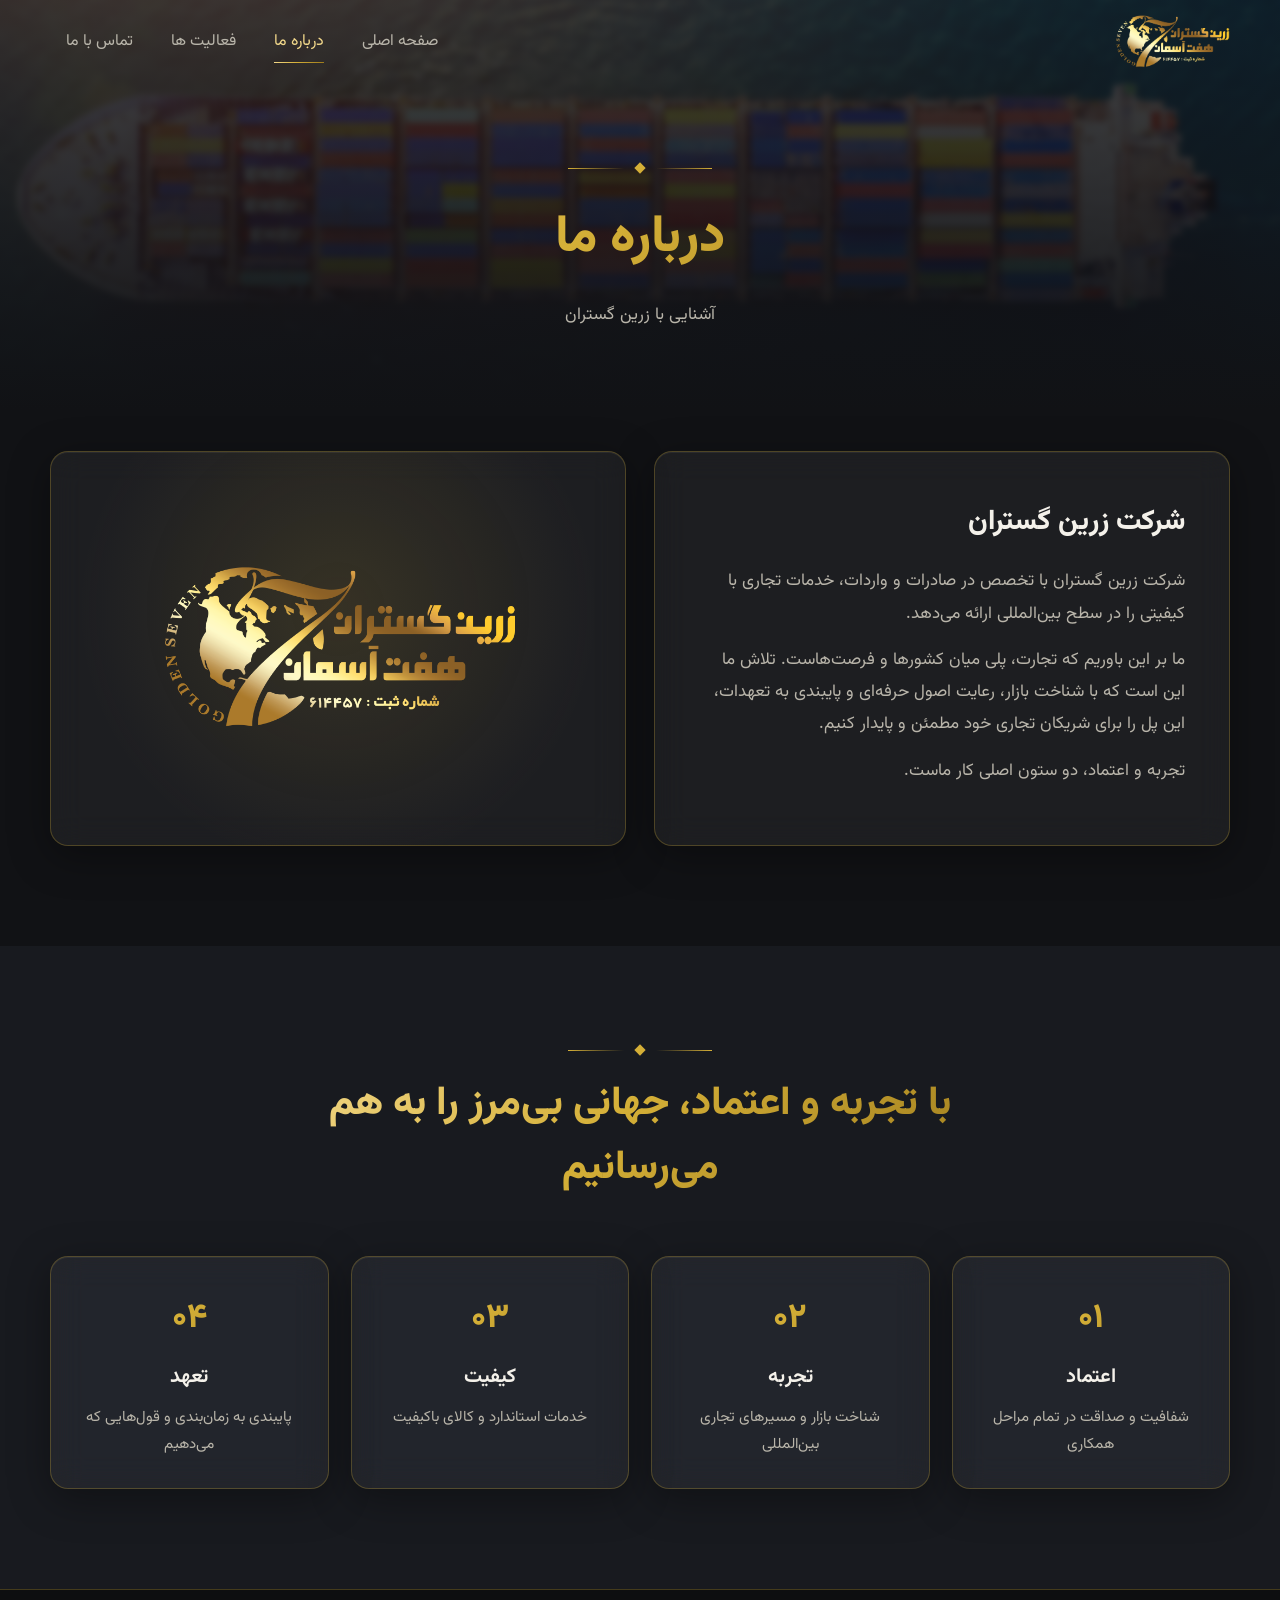
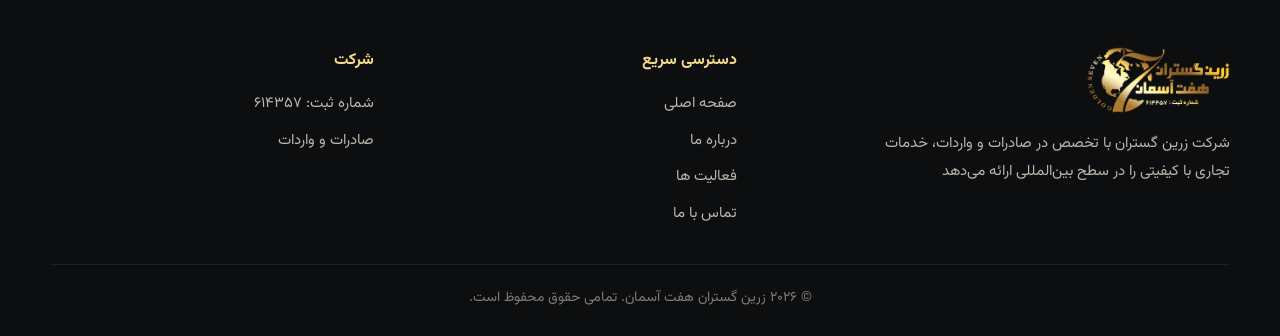
==== about.html @ 908dd147 "Initial Zarrin Gostaran website (fa, RTL, i18n-ready) Co-Authored-By: Claude Sonnet 5.5 <noreply@ant" ====
<!DOCTYPE html>
<html lang="fa" dir="rtl">
<head>
  <meta charset="utf-8">
  <meta name="viewport" content="width=device-width, initial-scale=1">
  <title data-i18n="about.pagetitle">درباره ما | زرین گستران</title>
  <meta name="description" content="آشنایی با شرکت زرین گستران؛ فعال در صادرات و واردات و ارائه خدمات تجاری بین‌المللی.">
  <meta name="theme-color" content="#111215">
  <link rel="icon" href="images/Logo.png">
  <link rel="preconnect" href="https://fonts.googleapis.com">
  <link rel="preconnect" href="https://fonts.gstatic.com" crossorigin>
  <link href="https://fonts.googleapis.com/css2?family=Vazirmatn:wght@300;400;600;800&display=swap" rel="stylesheet">
  <link rel="stylesheet" href="css/style.css">
</head>
<body>

<header class="site-header">
  <div class="container header-inner">
    <a class="brand" href="index.html" aria-label="زرین گستران"><img src="images/Logo.png" alt="زرین گستران هفت آسمان"></a>
    <nav class="nav" id="nav">
      <a href="index.html" data-i18n="nav.home">صفحه اصلی</a>
      <a href="about.html" class="active" data-i18n="nav.about">درباره ما</a>
      <a href="activities.html" data-i18n="nav.activities">فعالیت ها</a>
      <a href="contact.html" data-i18n="nav.contact">تماس با ما</a>
      <button class="lang-switch" type="button" aria-label="Language">EN</button>
    </nav>
    <button class="nav-toggle" type="button" aria-label="منو" aria-expanded="false" aria-controls="nav"><span></span></button>
  </div>
</header>

<main>
  <section class="page-hero">
    <div class="container">
      <div class="ornament fade-up"><i></i></div>
      <h1 class="fade-up gold-text" style="--d:.15s" data-i18n="nav.about">درباره ما</h1>
      <p class="fade-up" style="--d:.3s" data-i18n="about.sub">آشنایی با زرین گستران</p>
    </div>
  </section>

  <section class="section" style="padding-top:40px">
    <div class="container">
      <div class="about-grid">
        <div class="about-text glass reveal">
          <h2 data-i18n="about.title">شرکت زرین گستران</h2>
          <p data-i18n="about.p1">شرکت زرین گستران با تخصص در صادرات و واردات، خدمات تجاری با کیفیتی را در سطح بین‌المللی ارائه می‌دهد.</p>
          <p data-i18n="about.p2">ما بر این باوریم که تجارت، پلی میان کشورها و فرصت‌هاست. تلاش ما این است که با شناخت بازار، رعایت اصول حرفه‌ای و پایبندی به تعهدات، این پل را برای شریکان تجاری خود مطمئن و پایدار کنیم.</p>
          <p data-i18n="about.p3">تجربه و اعتماد، دو ستون اصلی کار ماست.</p>
        </div>
        <div class="about-logo glass reveal" style="--d:.15s">
          <img src="images/Logo.png" alt="زرین گستران هفت آسمان">
        </div>
      </div>
    </div>
  </section>

  <section class="section section-alt">
    <div class="container">
      <div class="section-head reveal">
        <div class="ornament"><i></i></div>
        <h2 class="gold-text" data-i18n="about.quote">با تجربه و اعتماد، جهانی بی‌مرز را به هم می‌رسانیم</h2>
      </div>
      <div class="values">
        <div class="value glass reveal">
          <span class="num">۰۱</span>
          <h3 data-i18n="val1.title">اعتماد</h3>
          <p data-i18n="val1.text">شفافیت و صداقت در تمام مراحل همکاری</p>
        </div>
        <div class="value glass reveal" style="--d:.1s">
          <span class="num">۰۲</span>
          <h3 data-i18n="val2.title">تجربه</h3>
          <p data-i18n="val2.text">شناخت بازار و مسیرهای تجاری بین‌المللی</p>
        </div>
        <div class="value glass reveal" style="--d:.2s">
          <span class="num">۰۳</span>
          <h3 data-i18n="val3.title">کیفیت</h3>
          <p data-i18n="val3.text">خدمات استاندارد و کالای باکیفیت</p>
        </div>
        <div class="value glass reveal" style="--d:.3s">
          <span class="num">۰۴</span>
          <h3 data-i18n="val4.title">تعهد</h3>
          <p data-i18n="val4.text">پایبندی به زمان‌بندی و قول‌هایی که می‌دهیم</p>
        </div>
      </div>
    </div>
  </section>
</main>

<footer class="site-footer">
  <div class="container">
    <div class="footer-grid">
      <div class="footer-brand">
        <img src="images/Logo.png" alt="زرین گستران هفت آسمان">
        <p data-i18n="footer.about">شرکت زرین گستران با تخصص در صادرات و واردات، خدمات تجاری با کیفیتی را در سطح بین‌المللی ارائه می‌دهد</p>
      </div>
      <div>
        <h4 data-i18n="footer.links">دسترسی سریع</h4>
        <ul>
          <li><a href="index.html" data-i18n="nav.home">صفحه اصلی</a></li>
          <li><a href="about.html" data-i18n="nav.about">درباره ما</a></li>
          <li><a href="activities.html" data-i18n="nav.activities">فعالیت ها</a></li>
          <li><a href="contact.html" data-i18n="nav.contact">تماس با ما</a></li>
        </ul>
      </div>
      <div>
        <h4 data-i18n="footer.company">شرکت</h4>
        <ul>
          <li data-i18n="footer.reg">شماره ثبت: ۶۱۴۳۵۷</li>
          <li data-i18n="footer.field">صادرات و واردات</li>
        </ul>
      </div>
    </div>
    <p class="copyright" data-i18n="footer.copy">© ۲۰۲۶ زرین گستران هفت آسمان. تمامی حقوق محفوظ است.</p>
  </div>
</footer>

<script src="js/config.js"></script>
<script src="js/lang/en.js"></script>
<script src="js/main.js"></script>
<script src="js/i18n.js"></script>
</body>
</html>
---- css/style.css ----
/* ==========================================================
   Zarrin Gostaran – Stylesheet
   Logical properties (inline-start/-end) are used throughout,
   so the layout flips automatically between RTL (fa) and LTR (en).
   ========================================================== */

:root {
  --bg: #111215;
  --bg-2: #181a1f;
  --anthracite: #22252b;
  --text: #f4f1ea;
  --text-dim: #b9b5aa;
  --gold: #d4af37;
  --gold-light: #f3d98b;
  --gold-dark: #9c7a1c;
  --gold-gradient: linear-gradient(135deg, #f3d98b 0%, #d4af37 45%, #9c7a1c 100%);
  --line: rgba(212, 175, 55, 0.28);
  --glass: rgba(255, 255, 255, 0.05);
  --radius: 18px;
  --header-h: 84px;
  --container: 1180px;
  --ease: cubic-bezier(0.22, 0.8, 0.2, 1);
}

*, *::before, *::after { box-sizing: border-box; }

html { scroll-behavior: smooth; }

body {
  margin: 0;
  font-family: "Vazirmatn", "Segoe UI", Tahoma, sans-serif;
  background: var(--bg);
  color: var(--text);
  line-height: 1.9;
  font-size: 17px;
  -webkit-font-smoothing: antialiased;
  overflow-x: hidden;
}

img { max-width: 100%; display: block; }
a { color: inherit; text-decoration: none; }
h1, h2, h3, p { margin: 0; }

.container {
  width: min(var(--container), 100% - 40px);
  margin-inline: auto;
}

.gold-text {
  background: var(--gold-gradient);
  -webkit-background-clip: text;
  background-clip: text;
  color: transparent;
}

/* ---------- Glass ---------- */
.glass {
  background: var(--glass);
  border: 1px solid var(--line);
  border-radius: var(--radius);
  -webkit-backdrop-filter: blur(16px) saturate(140%);
  backdrop-filter: blur(16px) saturate(140%);
  box-shadow: 0 10px 40px rgba(0, 0, 0, 0.35), inset 0 1px 0 rgba(255, 255, 255, 0.06);
}

/* ---------- Header ---------- */
.site-header {
  position: fixed;
  inset: 0 0 auto 0;
  z-index: 100;
  height: var(--header-h);
  display: flex;
  align-items: center;
  transition: background 0.4s var(--ease), box-shadow 0.4s var(--ease), height 0.4s var(--ease);
}
.site-header.scrolled {
  height: 70px;
  background: rgba(17, 18, 21, 0.72);
  -webkit-backdrop-filter: blur(16px);
  backdrop-filter: blur(16px);
  border-bottom: 1px solid var(--line);
}
.header-inner {
  display: flex;
  align-items: center;
  justify-content: space-between;
  gap: 24px;
}
.brand img { height: 56px; width: auto; transition: height 0.4s var(--ease); }
.site-header.scrolled .brand img { height: 46px; }

.nav { display: flex; align-items: center; gap: 6px; }
.nav a {
  position: relative;
  padding: 8px 16px;
  font-size: 16px;
  color: var(--text-dim);
  transition: color 0.3s;
}
.nav a::after {
  content: "";
  position: absolute;
  inset-inline: 16px;
  bottom: 2px;
  height: 1px;
  background: var(--gold-gradient);
  transform: scaleX(0);
  transition: transform 0.4s var(--ease);
}
.nav a:hover, .nav a.active { color: var(--gold-light); }
.nav a:hover::after, .nav a.active::after { transform: scaleX(1); }

.lang-switch {
  display: none; /* shown by js/i18n.js once an English dictionary exists */
  padding: 4px 14px;
  border: 1px solid var(--line);
  border-radius: 999px;
  background: transparent;
  color: var(--gold-light);
  font: inherit;
  font-size: 14px;
  cursor: pointer;
  transition: background 0.3s;
}
.lang-switch:hover { background: rgba(212, 175, 55, 0.12); }

.nav-toggle {
  display: none;
  width: 44px;
  height: 44px;
  border: 1px solid var(--line);
  border-radius: 12px;
  background: var(--glass);
  cursor: pointer;
  position: relative;
}
.nav-toggle span,
.nav-toggle span::before,
.nav-toggle span::after {
  content: "";
  position: absolute;
  inset-inline-start: 12px;
  width: 18px;
  height: 1.5px;
  background: var(--gold-light);
  transition: transform 0.3s var(--ease), opacity 0.3s;
}
.nav-toggle span { top: 21px; }
.nav-toggle span::before { top: -6px; inset-inline-start: 0; }
.nav-toggle span::after { top: 6px; inset-inline-start: 0; }
.nav-toggle[aria-expanded="true"] span { background: transparent; }
.nav-toggle[aria-expanded="true"] span::before { transform: translateY(6px) rotate(45deg); }
.nav-toggle[aria-expanded="true"] span::after { transform: translateY(-6px) rotate(-45deg); }

/* ---------- Hero ---------- */
.hero {
  position: relative;
  min-height: 100svh;
  display: flex;
  align-items: center;
  overflow: hidden;
  isolation: isolate;
}
.hero-bg {
  position: absolute;
  inset: 0;
  z-index: -2;
  background: url("../images/hero.jpg") center / cover no-repeat;
  animation: kenburns 28s ease-in-out infinite alternate;
}
.hero::before {
  content: "";
  position: absolute;
  inset: 0;
  z-index: -1;
  background: linear-gradient(180deg, rgba(17, 18, 21, 0.6) 0%, rgba(17, 18, 21, 0.12) 35%, rgba(17, 18, 21, 0.25) 70%, var(--bg) 100%);
}
@keyframes kenburns {
  from { transform: scale(1.02); }
  to { transform: scale(1.14) translateY(-1.5%); }
}

.hero { padding-block: calc(var(--header-h) + 40px) 100px; }
.hero-content {
  text-align: center;
  max-width: 880px;
  margin-inline: auto;
  padding: 52px 40px;
  border-radius: 28px;
  border: 1px solid var(--line);
  background: rgba(17, 18, 21, 0.5);
  -webkit-backdrop-filter: blur(14px) saturate(130%);
  backdrop-filter: blur(14px) saturate(130%);
  box-shadow: 0 20px 60px rgba(0, 0, 0, 0.45), inset 0 1px 0 rgba(255, 255, 255, 0.06);
}
.eyebrow {
  display: inline-block;
  padding: 4px 18px;
  margin-bottom: 26px;
  font-size: 14px;
  letter-spacing: 0.04em;
  color: var(--gold-light);
  border: 1px solid var(--line);
  border-radius: 999px;
  background: rgba(17, 18, 21, 0.4);
  -webkit-backdrop-filter: blur(10px);
  backdrop-filter: blur(10px);
}
.hero h1 {
  font-size: clamp(30px, 5.2vw, 58px);
  line-height: 1.55;
  font-weight: 800;
  margin-bottom: 24px;
}
.hero-lead {
  max-width: 680px;
  margin: 0 auto 38px;
  color: #dedacf;
  font-size: clamp(16px, 2vw, 19px);
}
.hero-actions { display: flex; gap: 14px; justify-content: center; flex-wrap: wrap; }

.btn {
  display: inline-flex;
  align-items: center;
  justify-content: center;
  padding: 12px 32px;
  border-radius: 999px;
  font: inherit;
  font-size: 16px;
  font-weight: 600;
  cursor: pointer;
  border: 1px solid var(--gold);
  transition: transform 0.35s var(--ease), box-shadow 0.35s var(--ease), background 0.35s;
}
.btn-gold { background: var(--gold-gradient); color: #17130a; border-color: transparent; }
.btn-gold:hover { transform: translateY(-3px); box-shadow: 0 10px 30px rgba(212, 175, 55, 0.35); }
.btn-ghost {
  background: rgba(17, 18, 21, 0.35);
  color: var(--gold-light);
  -webkit-backdrop-filter: blur(10px);
  backdrop-filter: blur(10px);
}
.btn-ghost:hover { background: rgba(212, 175, 55, 0.14); transform: translateY(-3px); }

.scroll-hint {
  position: absolute;
  bottom: 28px;
  inset-inline: 0;
  margin-inline: auto;
  width: 26px;
  height: 42px;
  border: 1px solid var(--gold);
  border-radius: 14px;
  opacity: 0.8;
}
.scroll-hint::after {
  content: "";
  position: absolute;
  top: 8px;
  inset-inline: 0;
  margin-inline: auto;
  width: 3px;
  height: 8px;
  border-radius: 2px;
  background: var(--gold-light);
  animation: wheel 2s ease-in-out infinite;
}
@keyframes wheel {
  0% { opacity: 0; transform: translateY(0); }
  30% { opacity: 1; }
  100% { opacity: 0; transform: translateY(14px); }
}

/* ---------- Moving vehicles (plane / ship / truck) ---------- */
/* The track is always LTR: vehicles enter on the left and leave on the right. */
.lane-track {
  position: absolute;
  inset: 0;
  direction: ltr;
  overflow: hidden;
  pointer-events: none;
}
.mover {
  position: absolute;
  left: 0;
  top: var(--y, 50%);
  display: flex;
  align-items: center;
  transform: translate(-100%, -50%);
  animation: travel var(--dur, 10s) linear var(--delay, 0s) infinite;
  will-change: transform;
}
@keyframes travel {
  from { transform: translate(-100%, -50%); }
  to { transform: translate(100vw, -50%); }
}
.trail {
  width: min(36vw, 420px);
  height: 2px;
  border-radius: 2px;
  background: linear-gradient(90deg, transparent 0%, rgba(212, 175, 55, 0.15) 40%, var(--gold-light) 100%);
  box-shadow: 0 0 12px rgba(212, 175, 55, 0.5);
}
.vehicle {
  display: block;
  font-size: var(--size, 44px);
  color: var(--gold-light);
  line-height: 0;
  filter: drop-shadow(0 0 8px rgba(212, 175, 55, 0.45));
}
.vehicle svg { display: block; width: 1em; height: 1em; }
.vehicle.plane svg { transform: rotate(90deg); }
.vehicle.ship { animation: bob 3.2s ease-in-out infinite; }
.vehicle.truck { animation: rumble 0.5s ease-in-out infinite; }
@keyframes bob {
  0%, 100% { transform: translateY(0) rotate(-0.8deg); }
  50% { transform: translateY(3px) rotate(0.8deg); }
}
@keyframes rumble {
  0%, 100% { transform: translateY(0); }
  50% { transform: translateY(-1.2px); }
}

/* hero plane sits above the text, high up */
.hero .mover { --y: 22%; --dur: 11s; --delay: 1.2s; --size: 40px; }
.hero .lane-track { z-index: 0; }

/* ---------- Sections ---------- */
.section { padding-block: 100px; position: relative; }
.section-alt { background: var(--bg-2); }

.section-head { text-align: center; max-width: 720px; margin: 0 auto 56px; }
.section-head h2 {
  font-size: clamp(26px, 3.6vw, 40px);
  font-weight: 800;
  line-height: 1.6;
  margin-bottom: 14px;
}
.section-head p { color: var(--text-dim); }
.ornament {
  display: flex;
  align-items: center;
  justify-content: center;
  gap: 12px;
  margin-bottom: 18px;
}
.ornament::before, .ornament::after {
  content: "";
  width: 56px;
  height: 1px;
  background: linear-gradient(90deg, transparent, var(--gold));
}
.ornament::after { transform: scaleX(-1); }
.ornament i {
  width: 8px;
  height: 8px;
  background: var(--gold);
  transform: rotate(45deg);
}

/* Intro panel */
.intro-panel {
  display: grid;
  grid-template-columns: 1.1fr 1fr;
  gap: 48px;
  align-items: center;
  padding: 56px;
}
.intro-panel h2 { font-size: clamp(24px, 3vw, 34px); line-height: 1.7; margin-bottom: 18px; font-weight: 800; }
.intro-panel p { color: var(--text-dim); font-size: 18px; }
.quote-box {
  position: relative;
  padding: 36px 32px;
  border-radius: var(--radius);
  background: linear-gradient(160deg, rgba(212, 175, 55, 0.12), rgba(212, 175, 55, 0.02));
  border: 1px solid var(--line);
  font-size: clamp(20px, 2.4vw, 26px);
  line-height: 1.9;
  font-weight: 600;
  color: var(--gold-light);
}
.quote-box::before {
  content: "”";
  position: absolute;
  top: -6px;
  inset-inline-start: 22px;
  font-size: 88px;
  line-height: 1;
  color: var(--gold);
  opacity: 0.35;
}

/* Three image cards */
.cards { display: grid; grid-template-columns: repeat(3, 1fr); gap: 28px; }
.card {
  position: relative;
  height: 440px;
  border-radius: var(--radius);
  overflow: hidden;
  border: 1px solid var(--line);
  isolation: isolate;
}
.card img {
  position: absolute;
  inset: 0;
  width: 100%;
  height: 100%;
  object-fit: cover;
  z-index: -2;
  transition: transform 1.2s var(--ease);
}
.card::before {
  content: "";
  position: absolute;
  inset: 0;
  z-index: -1;
  background: linear-gradient(180deg, transparent 35%, rgba(17, 18, 21, 0.92) 100%);
}
.card:hover img { transform: scale(1.08); }
.card-body {
  position: absolute;
  inset: auto 14px 14px 14px;
  padding: 20px 22px;
  border-radius: 14px;
  background: rgba(17, 18, 21, 0.45);
  border: 1px solid var(--line);
  -webkit-backdrop-filter: blur(14px);
  backdrop-filter: blur(14px);
  transition: transform 0.5s var(--ease), border-color 0.4s;
}
.card:hover .card-body { transform: translateY(-6px); border-color: var(--gold); }
.card h3 { font-size: 22px; margin-bottom: 4px; color: var(--gold-light); }
.card p { font-size: 15px; line-height: 1.8; color: #d6d2c6; }

/* Lanes section */
.lanes { display: grid; gap: 22px; }
.lane {
  position: relative;
  height: 112px;
  overflow: hidden;
}
.lane::before { /* the road / sea / air route line */
  content: "";
  position: absolute;
  inset-inline: 0;
  top: 50%;
  border-top: 1px dashed rgba(212, 175, 55, 0.3);
}
.lane-tag {
  position: absolute;
  top: 10px;
  inset-inline-start: 18px;
  z-index: 2;
  font-size: 13px;
  letter-spacing: 0.04em;
  color: var(--gold-light);
  opacity: 0.85;
}
.lane .mover { --size: 52px; }
.lane-air .mover { --dur: 8s; --delay: 0s; }
.lane-sea .mover { --dur: 15s; --delay: 2s; --size: 60px; }
.lane-land .mover { --dur: 11s; --delay: 1s; --size: 50px; }

/* CTA */
.cta {
  text-align: center;
  padding: 64px 28px;
  background:
    radial-gradient(circle at 50% 0%, rgba(212, 175, 55, 0.16), transparent 70%),
    var(--glass);
}
.cta h2 { font-size: clamp(24px, 3.2vw, 34px); margin-bottom: 12px; font-weight: 800; }
.cta p { color: var(--text-dim); margin-bottom: 28px; }

/* ---------- Inner pages ---------- */
.page-hero {
  position: relative;
  padding: calc(var(--header-h) + 80px) 0 80px;
  text-align: center;
  isolation: isolate;
  overflow: hidden;
}
.page-hero::before {
  content: "";
  position: absolute;
  inset: 0;
  z-index: -2;
  background: url("../images/hero.jpg") center / cover no-repeat;
  filter: blur(3px);
  transform: scale(1.06);
}
.page-hero::after {
  content: "";
  position: absolute;
  inset: 0;
  z-index: -1;
  background: linear-gradient(180deg, rgba(17, 18, 21, 0.78), var(--bg));
}
.page-hero h1 { font-size: clamp(32px, 5vw, 52px); font-weight: 800; margin-bottom: 10px; }
.page-hero p { color: var(--text-dim); max-width: 620px; margin-inline: auto; }

.about-grid { display: grid; grid-template-columns: 1fr 1fr; gap: 28px; align-items: stretch; }
.about-text { padding: 44px; }
.about-text h2 { font-size: 28px; margin-bottom: 16px; font-weight: 800; }
.about-text p { color: var(--text-dim); margin-bottom: 14px; }
.about-logo {
  display: grid;
  place-items: center;
  padding: 44px;
  background: radial-gradient(circle at 50% 40%, rgba(212, 175, 55, 0.14), transparent 70%), var(--glass);
}
.about-logo img { width: min(360px, 90%); animation: float 6s ease-in-out infinite; }
@keyframes float { 0%, 100% { transform: translateY(0); } 50% { transform: translateY(-10px); } }

.values { display: grid; grid-template-columns: repeat(4, 1fr); gap: 22px; }
.value { padding: 30px 24px; text-align: center; transition: transform 0.5s var(--ease), border-color 0.4s; }
.value:hover { transform: translateY(-8px); border-color: var(--gold); }
.value .num {
  display: block;
  font-size: 34px;
  font-weight: 800;
  margin-bottom: 6px;
  background: var(--gold-gradient);
  -webkit-background-clip: text;
  background-clip: text;
  color: transparent;
}
.value h3 { font-size: 20px; margin-bottom: 8px; }
.value p { font-size: 15px; color: var(--text-dim); line-height: 1.8; }

.services { display: grid; grid-template-columns: repeat(3, 1fr); gap: 24px; }
.service { padding: 34px 28px; transition: transform 0.5s var(--ease), border-color 0.4s, box-shadow 0.5s; }
.service:hover { transform: translateY(-8px); border-color: var(--gold); box-shadow: 0 18px 50px rgba(0, 0, 0, 0.5), 0 0 30px rgba(212, 175, 55, 0.12); }
.service .ico {
  width: 62px;
  height: 62px;
  display: grid;
  place-items: center;
  margin-bottom: 20px;
  border: 1px solid var(--line);
  border-radius: 16px;
  font-size: 32px;
  color: var(--gold-light);
  background: rgba(212, 175, 55, 0.06);
}
.service .ico svg { width: 1em; height: 1em; }
.service h3 { font-size: 21px; margin-bottom: 8px; }
.service p { font-size: 15.5px; color: var(--text-dim); line-height: 1.9; }

/* Contact */
.contact-grid { display: grid; grid-template-columns: 1fr 1.25fr; gap: 28px; align-items: start; }
.contact-info { display: grid; gap: 18px; }
.info-item { display: flex; gap: 18px; align-items: center; padding: 22px 24px; }
.info-item .ico {
  flex: none;
  width: 52px;
  height: 52px;
  display: grid;
  place-items: center;
  border: 1px solid var(--line);
  border-radius: 14px;
  color: var(--gold-light);
  background: rgba(212, 175, 55, 0.06);
}
.info-item .ico svg { width: 24px; height: 24px; }
.info-item h3 { font-size: 16px; color: var(--gold-light); font-weight: 600; }
.info-item p { color: var(--text-dim); font-size: 16px; }

.form { padding: 40px; display: grid; gap: 18px; }
.form h2 { font-size: 26px; font-weight: 800; }
.field { display: grid; gap: 6px; }
.field label { font-size: 14px; color: var(--text-dim); }
.field input, .field textarea {
  width: 100%;
  padding: 12px 16px;
  font: inherit;
  font-size: 16px;
  color: var(--text);
  background: rgba(17, 18, 21, 0.55);
  border: 1px solid rgba(255, 255, 255, 0.12);
  border-radius: 12px;
  outline: none;
  transition: border-color 0.3s, box-shadow 0.3s;
}
.field textarea { min-height: 140px; resize: vertical; }
.field input:focus, .field textarea:focus { border-color: var(--gold); box-shadow: 0 0 0 3px rgba(212, 175, 55, 0.15); }
.form-row { display: grid; grid-template-columns: 1fr 1fr; gap: 18px; }
.form-status { min-height: 1.5em; font-size: 15px; color: var(--gold-light); }

/* ---------- Footer ---------- */
.site-footer { border-top: 1px solid var(--line); background: #0d0e10; padding: 56px 0 24px; }
.footer-grid { display: grid; grid-template-columns: 1.4fr 1fr 1fr; gap: 40px; margin-bottom: 36px; }
.footer-brand img { height: 70px; width: auto; margin-bottom: 14px; }
.footer-brand p { color: var(--text-dim); font-size: 15px; max-width: 380px; }
.site-footer h4 { font-size: 16px; margin: 0 0 14px; color: var(--gold-light); }
.site-footer ul { list-style: none; margin: 0; padding: 0; display: grid; gap: 8px; }
.site-footer li, .site-footer li a { color: var(--text-dim); font-size: 15px; transition: color 0.3s; }
.site-footer li a:hover { color: var(--gold-light); }
.copyright {
  padding-top: 20px;
  border-top: 1px solid rgba(255, 255, 255, 0.07);
  text-align: center;
  font-size: 14px;
  color: #7f7b70;
}

/* ---------- Reveal on scroll ---------- */
.reveal { opacity: 0; transform: translateY(34px); transition: opacity 0.9s var(--ease), transform 0.9s var(--ease); transition-delay: var(--d, 0s); }
.reveal.in { opacity: 1; transform: none; }

.fade-up { opacity: 0; transform: translateY(26px); animation: fadeUp 1s var(--ease) forwards; animation-delay: var(--d, 0s); }
@keyframes fadeUp { to { opacity: 1; transform: none; } }

/* ---------- Responsive ---------- */
@media (max-width: 980px) {
  .cards, .services { grid-template-columns: 1fr 1fr; }
  .values { grid-template-columns: 1fr 1fr; }
  .intro-panel, .about-grid, .contact-grid { grid-template-columns: 1fr; }
  .intro-panel { padding: 36px 28px; gap: 28px; }
}

@media (max-width: 820px) {
  .nav-toggle { display: block; }
  .nav {
    position: fixed;
    inset: 0 0 auto 0;
    top: var(--header-h);
    flex-direction: column;
    align-items: stretch;
    gap: 0;
    padding: 12px 20px 24px;
    background: rgba(17, 18, 21, 0.94);
    -webkit-backdrop-filter: blur(18px);
    backdrop-filter: blur(18px);
    border-bottom: 1px solid var(--line);
    transform: translateY(-12px);
    opacity: 0;
    visibility: hidden;
    transition: opacity 0.35s var(--ease), transform 0.35s var(--ease), visibility 0.35s;
  }
  .nav.open { opacity: 1; transform: none; visibility: visible; }
  .nav a { padding: 14px 8px; border-bottom: 1px solid rgba(255, 255, 255, 0.06); }
  .nav a::after { display: none; }
}

@media (max-width: 640px) {
  body { font-size: 16px; }
  .section { padding-block: 70px; }
  .cards, .services, .values, .form-row, .footer-grid { grid-template-columns: 1fr; }
  .card { height: 380px; }
  .hero-content { padding: 32px 20px; }
  .about-text, .form { padding: 28px 22px; }
  .lane { height: 96px; }
  .lane .mover { --size: 44px; }
  .hero .mover { --size: 32px; }
}

@media (prefers-reduced-motion: reduce) {
  *, *::before, *::after { animation-duration: 0.001s !important; animation-iteration-count: 1 !important; transition-duration: 0.001s !important; }
  .reveal, .fade-up { opacity: 1; transform: none; }
  .mover { transform: translate(calc(50vw - 50%), -50%); }
}
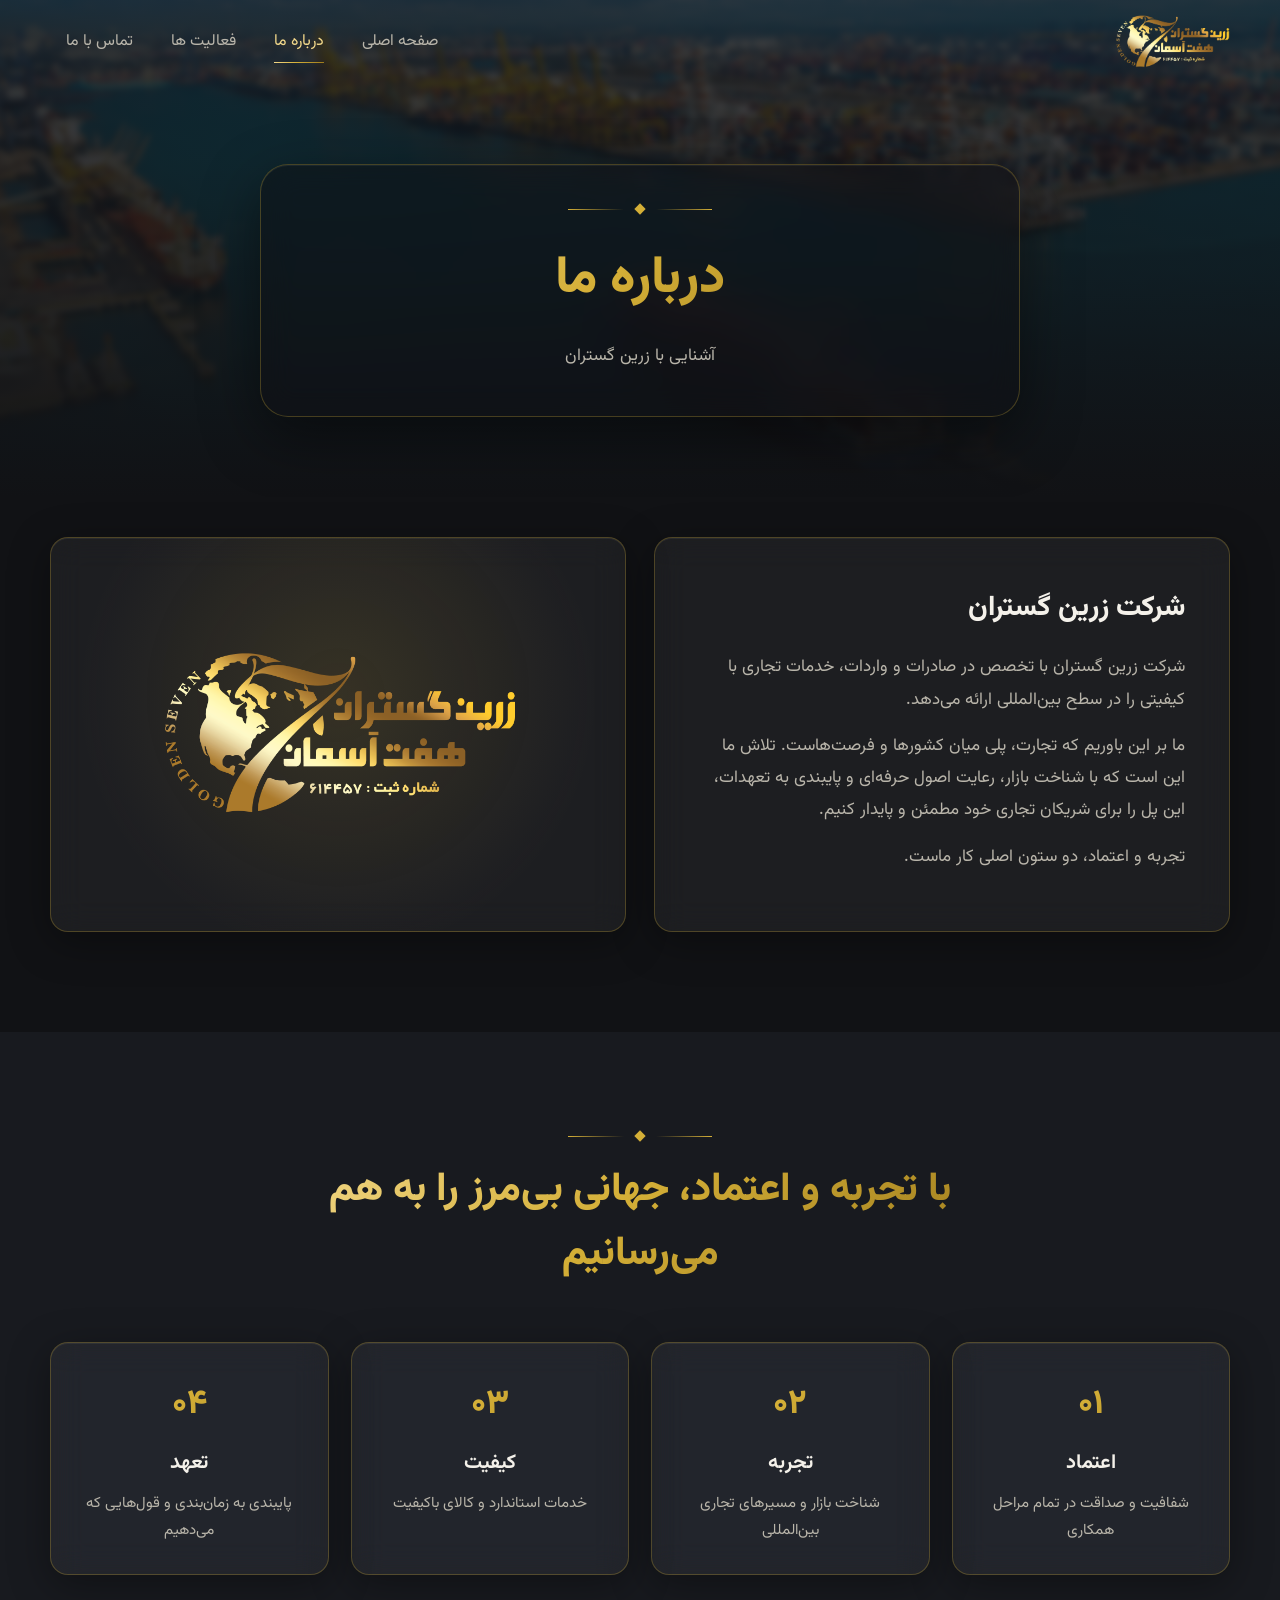
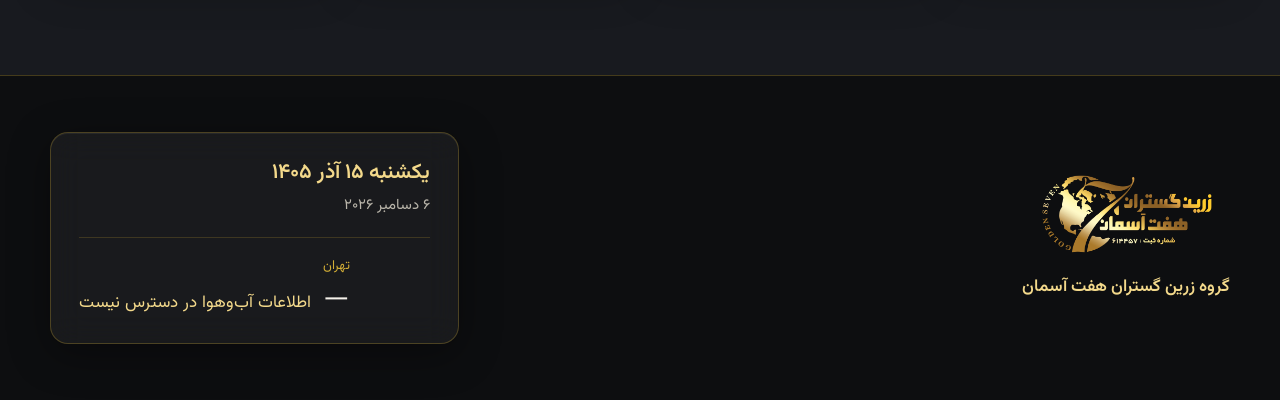
==== commit 309d34fa: "Footer: logo + company name only; Persian date, Gregorian date and Tehran weather Co-Authored-By: Cl" ====
--- a/about.html
+++ b/about.html
@@ -86,30 +86,12 @@
 </main>
 
 <footer class="site-footer">
-  <div class="container">
-    <div class="footer-grid">
-      <div class="footer-brand">
-        <img src="images/Logo.png" alt="زرین گستران هفت آسمان">
-        <p data-i18n="footer.about">شرکت زرین گستران با تخصص در صادرات و واردات، خدمات تجاری با کیفیتی را در سطح بین‌المللی ارائه می‌دهد</p>
-      </div>
-      <div>
-        <h4 data-i18n="footer.links">دسترسی سریع</h4>
-        <ul>
-          <li><a href="index.html" data-i18n="nav.home">صفحه اصلی</a></li>
-          <li><a href="about.html" data-i18n="nav.about">درباره ما</a></li>
-          <li><a href="activities.html" data-i18n="nav.activities">فعالیت ها</a></li>
-          <li><a href="contact.html" data-i18n="nav.contact">تماس با ما</a></li>
-        </ul>
-      </div>
-      <div>
-        <h4 data-i18n="footer.company">شرکت</h4>
-        <ul>
-          <li data-i18n="footer.reg">شماره ثبت: ۶۱۴۳۵۷</li>
-          <li data-i18n="footer.field">صادرات و واردات</li>
-        </ul>
-      </div>
+  <div class="container footer-inner">
+    <div class="footer-brand">
+      <img src="images/Logo.png" alt="زرین گستران هفت آسمان">
+      <p>گروه زرین گستران هفت آسمان</p>
     </div>
-    <p class="copyright" data-i18n="footer.copy">© ۲۰۲۶ زرین گستران هفت آسمان. تمامی حقوق محفوظ است.</p>
+    <div class="foot-info glass" id="foot-info"></div>
   </div>
 </footer>
 
@@ -117,5 +99,6 @@
 <script src="js/lang/en.js"></script>
 <script src="js/main.js"></script>
 <script src="js/i18n.js"></script>
+<script src="js/footer-info.js"></script>
 </body>
 </html>
--- a/css/style.css
+++ b/css/style.css
@@ -248,28 +248,33 @@
   bottom: 28px;
   inset-inline: 0;
   margin-inline: auto;
-  width: 26px;
-  height: 42px;
-  border: 1px solid var(--gold);
-  border-radius: 14px;
-  opacity: 0.8;
-}
-.scroll-hint::after {
-  content: "";
-  position: absolute;
-  top: 8px;
-  inset-inline: 0;
-  margin-inline: auto;
-  width: 3px;
-  height: 8px;
-  border-radius: 2px;
-  background: var(--gold-light);
-  animation: wheel 2s ease-in-out infinite;
-}
-@keyframes wheel {
-  0% { opacity: 0; transform: translateY(0); }
-  30% { opacity: 1; }
-  100% { opacity: 0; transform: translateY(14px); }
+  width: 34px;
+  height: 56px;
+  display: flex;
+  flex-direction: column;
+  align-items: center;
+  filter: drop-shadow(0 0 6px rgba(0, 0, 0, 0.6));
+}
+/* three gold chevrons that light up one after another, pointing down */
+.scroll-hint i {
+  display: block;
+  width: 16px;
+  height: 16px;
+  margin-top: -5px;
+  border-right: 2.5px solid var(--gold-light);
+  border-bottom: 2.5px solid var(--gold-light);
+  transform: rotate(45deg);
+  opacity: 0;
+  animation: chevron 1.8s ease-in-out infinite;
+}
+.scroll-hint i:nth-child(1) { animation-delay: 0s; }
+.scroll-hint i:nth-child(2) { animation-delay: 0.25s; }
+.scroll-hint i:nth-child(3) { animation-delay: 0.5s; }
+.scroll-hint:hover i { border-color: #fff; }
+@keyframes chevron {
+  0% { opacity: 0; translate: 0 -6px; }
+  40% { opacity: 1; }
+  100% { opacity: 0; translate: 0 8px; }
 }
 
 /* ---------- Moving vehicles (plane / ship / truck) ---------- */
@@ -461,17 +466,6 @@
 .lane-air .mover { --dur: 8s; --delay: 0s; }
 .lane-sea .mover { --dur: 15s; --delay: 2s; --size: 60px; }
 .lane-land .mover { --dur: 11s; --delay: 1s; --size: 50px; }
-
-/* CTA */
-.cta {
-  text-align: center;
-  padding: 64px 28px;
-  background:
-    radial-gradient(circle at 50% 0%, rgba(212, 175, 55, 0.16), transparent 70%),
-    var(--glass);
-}
-.cta h2 { font-size: clamp(24px, 3.2vw, 34px); margin-bottom: 12px; font-weight: 800; }
-.cta p { color: var(--text-dim); margin-bottom: 28px; }
 
 /* ---------- Inner pages ---------- */
 .page-hero {
@@ -589,20 +583,42 @@
 .form-status { min-height: 1.5em; font-size: 15px; color: var(--gold-light); }
 
 /* ---------- Footer ---------- */
-.site-footer { border-top: 1px solid var(--line); background: #0d0e10; padding: 56px 0 24px; }
-.footer-grid { display: grid; grid-template-columns: 1.4fr 1fr 1fr; gap: 40px; margin-bottom: 36px; }
-.footer-brand img { height: 70px; width: auto; margin-bottom: 14px; }
-.footer-brand p { color: var(--text-dim); font-size: 15px; max-width: 380px; }
-.site-footer h4 { font-size: 16px; margin: 0 0 14px; color: var(--gold-light); }
-.site-footer ul { list-style: none; margin: 0; padding: 0; display: grid; gap: 8px; }
-.site-footer li, .site-footer li a { color: var(--text-dim); font-size: 15px; transition: color 0.3s; }
-.site-footer li a:hover { color: var(--gold-light); }
-.copyright {
-  padding-top: 20px;
-  border-top: 1px solid rgba(255, 255, 255, 0.07);
-  text-align: center;
-  font-size: 14px;
-  color: #7f7b70;
+.site-footer { border-top: 1px solid var(--line); background: #0d0e10; padding: 56px 0; }
+.footer-inner { display: flex; align-items: center; justify-content: space-between; gap: 48px; }
+
+.footer-brand { text-align: center; }
+.footer-brand img { height: 84px; width: auto; margin: 0 auto 14px; }
+.footer-brand p { font-size: 17px; font-weight: 600; color: var(--gold-light); }
+
+.foot-info {
+  min-width: 340px;
+  padding: 22px 28px;
+  display: grid;
+  gap: 16px;
+  border-radius: var(--radius);
+}
+.foot-date { display: grid; gap: 2px; }
+.foot-date .fa-date { font-size: 21px; font-weight: 600; line-height: 1.7; color: var(--gold-light); }
+.foot-date .eu-date { font-size: 15px; color: var(--text-dim); }
+
+.foot-wx {
+  display: flex;
+  align-items: center;
+  gap: 16px;
+  padding-top: 16px;
+  border-top: 1px solid rgba(212, 175, 55, 0.2);
+}
+.foot-wx .wx-icon { flex: none; width: 64px; height: 64px; }
+.foot-wx .wx-icon svg { display: block; width: 100%; height: 100%; }
+.foot-wx .wx-main { display: flex; align-items: baseline; gap: 12px; flex-wrap: wrap; }
+.foot-wx .wx-temp { font-size: 34px; font-weight: 300; line-height: 1.2; color: var(--text); }
+.foot-wx .wx-cond { font-size: 17px; color: var(--gold-light); }
+.foot-wx .wx-sub { margin-top: 2px; font-size: 14px; line-height: 1.8; color: var(--text-dim); }
+.foot-wx .wx-city { font-size: 13px; color: var(--gold); letter-spacing: 0.02em; }
+
+@media (max-width: 760px) {
+  .footer-inner { flex-direction: column; gap: 32px; }
+  .foot-info { min-width: 0; width: 100%; }
 }
 
 /* ---------- Reveal on scroll ---------- */
@@ -647,7 +663,7 @@
 @media (max-width: 640px) {
   body { font-size: 16px; }
   .section { padding-block: 70px; }
-  .cards, .services, .values, .form-row, .footer-grid { grid-template-columns: 1fr; }
+  .cards, .services, .values, .form-row { grid-template-columns: 1fr; }
   .card { height: 380px; }
   .hero-content { padding: 32px 20px; }
   .about-text, .form { padding: 28px 22px; }
@@ -661,3 +677,171 @@
   .reveal, .fade-up { opacity: 1; transform: none; }
   .mover { transform: translate(calc(50vw - 50%), -50%); }
 }
+
+/* ---------- Page title: dark glass panel ---------- */
+.page-hero .container {
+  max-width: 760px;
+  padding: 40px 32px 44px;
+  border-radius: 28px;
+  border: 1px solid var(--line);
+  background: rgba(17, 18, 21, 0.55);
+  -webkit-backdrop-filter: blur(16px) saturate(130%);
+  backdrop-filter: blur(16px) saturate(130%);
+  box-shadow: 0 20px 60px rgba(0, 0, 0, 0.45), inset 0 1px 0 rgba(255, 255, 255, 0.06);
+}
+@media (max-width: 640px) {
+  .page-hero .container { padding: 28px 20px 32px; }
+}
+
+/* Intro text (long copy) */
+.intro-panel { grid-template-columns: 1.5fr 1fr; align-items: stretch; gap: 44px; }
+.intro-panel p { font-size: 16.5px; line-height: 2.1; text-align: justify; }
+.intro-panel p + p { margin-top: 14px; }
+.intro-btn { margin-top: 28px; }
+
+/* Intro photo: fills the height of the text column */
+.intro-photo {
+  position: relative;
+  margin: 0;
+  min-height: 280px;
+  border-radius: 20px;
+  border: 1px solid var(--gold);
+  padding: 8px;
+  background: rgba(212, 175, 55, 0.06);
+  box-shadow: 0 16px 40px rgba(0, 0, 0, 0.45);
+}
+.intro-photo::before { /* thin offset gold frame */
+  content: "";
+  position: absolute;
+  inset: -10px 10px 10px -10px;
+  border: 1px solid var(--line);
+  border-radius: 24px;
+  z-index: -1;
+}
+.intro-photo img {
+  width: 100%;
+  height: 100%;
+  object-fit: cover;
+  border-radius: 13px;
+  transition: transform 1.2s var(--ease);
+}
+.intro-photo { overflow: visible; isolation: isolate; }
+.intro-photo .clip { position: absolute; inset: 8px; overflow: hidden; border-radius: 13px; }
+.intro-photo .clip img { position: absolute; inset: 0; border-radius: 0; }
+.intro-photo:hover .clip img { transform: scale(1.06); }
+@media (max-width: 980px) {
+  .intro-photo { min-height: 260px; order: -1; }
+}
+@media (max-width: 980px) {
+  .intro-panel { grid-template-columns: 1fr; gap: 28px; padding: 36px 28px; }
+  .intro-photo { height: 260px; }
+}
+@media (max-width: 640px) {
+  .intro-panel { padding: 28px 20px; }
+  .intro-panel p { text-align: start; }
+}
+
+/* wide icons (truck) keep their aspect ratio */
+.vehicle svg.wide { width: 1.9em; height: 1em; }
+.service .ico svg.wide { width: 1.5em; height: 0.8em; }
+.lane-sea .mover { --size: 62px; --y: 58%; }
+.lane-land .mover { --size: 46px; }
+
+/* ---------- World clocks + Tehran weather ---------- */
+.clocks { padding: 28px 40px; max-width: 880px; margin-inline: auto; }
+.clocks-grid { direction: ltr; display: flex; align-items: center; justify-content: center; gap: 64px; }
+
+.clock-list { direction: rtl; flex: 1; max-width: 440px; }
+html[dir="ltr"] .clock-list { direction: ltr; }
+.clock-row {
+  display: flex;
+  align-items: center;
+  justify-content: space-between;
+  gap: 20px;
+  padding: 18px 0;
+  border-bottom: 1px solid rgba(212, 175, 55, 0.16);
+}
+.clock-row:first-child { padding-top: 0; }
+.clock-row:last-child { border-bottom: 0; padding-bottom: 0; }
+.clock-city { font-size: 20px; font-weight: 800; line-height: 1.5; color: var(--gold-light); }
+.clock-city small { display: block; font-size: 12px; font-weight: 400; letter-spacing: 0.08em; color: var(--text-dim); }
+
+/* Flip digits – Uiverse look (light cards, soft neumorphic shadow), scaled down */
+.clock { --w: 24px; --h: 36px; direction: ltr; display: flex; align-items: center; gap: 3px; }
+.clock .sep { width: 7px; text-align: center; font-family: "Oswald", sans-serif; font-weight: 300; font-size: 20px; color: #e0e0e0; animation: blink 1s steps(2, start) infinite; }
+@keyframes blink { 50% { opacity: 0.25; } }
+
+.digit {
+  position: relative;
+  width: var(--w);
+  height: var(--h);
+  perspective: 300px;
+  border-radius: 4px;
+  box-shadow: 2px 2px 5px rgba(42, 42, 42, 0.45), -2px -2px 5px rgba(255, 255, 255, 0.18);
+}
+.digit::after { /* centre split line */
+  content: "";
+  position: absolute;
+  inset: calc(50% - 0.5px) 0 auto 0;
+  height: 1px;
+  background: #d2d2d2;
+  z-index: 6;
+}
+.digit .half {
+  position: absolute;
+  left: 0;
+  width: 100%;
+  height: 50%;
+  overflow: hidden;
+  background: #e0e0e0;
+  color: #333;
+  font-family: "Oswald", sans-serif;
+  font-weight: 300;
+  font-size: calc(var(--h) * 0.78);
+  text-shadow: 0 1px 1px rgba(0, 0, 0, 0.05), 0 2px 4px rgba(0, 0, 0, 0.08);
+}
+.digit .half span {
+  position: absolute;
+  left: 0;
+  top: 0;
+  width: 100%;
+  height: var(--h);
+  display: flex;
+  align-items: center;
+  justify-content: center;
+  line-height: 1;
+}
+.digit .top { top: 0; border-radius: 4px 4px 0 0; }
+.digit .bottom,
+.digit .leaf .back { border-radius: 0 0 4px 4px; }
+.digit .bottom { bottom: 0; }
+.digit .bottom span,
+.digit .leaf .back span { top: calc(var(--h) / -2); }
+
+.digit .leaf {
+  position: absolute;
+  top: 0;
+  left: 0;
+  width: 100%;
+  height: 50%;
+  display: none;
+  transform-origin: 50% 100%;
+  transform-style: preserve-3d;
+  transition: transform 0.6s ease-in;
+  z-index: 5;
+}
+.digit .leaf.on { display: block; }
+.digit .leaf.go { transform: rotateX(-180deg); }
+.digit .leaf .half { top: 0; height: 100%; backface-visibility: hidden; }
+.digit .leaf .front { border-radius: 4px 4px 0 0; }
+.digit .leaf .back { transform: rotateX(180deg); }
+
+/* Globe (left side of the clocks panel) */
+.globe { flex: none; display: block; width: 240px; height: 240px; }
+
+@media (max-width: 760px) {
+  .clocks { padding: 24px 18px; }
+  .clocks-grid { flex-direction: column; gap: 20px; }
+  .clock-list { width: 100%; }
+  .globe { width: 210px; height: 210px; }
+}
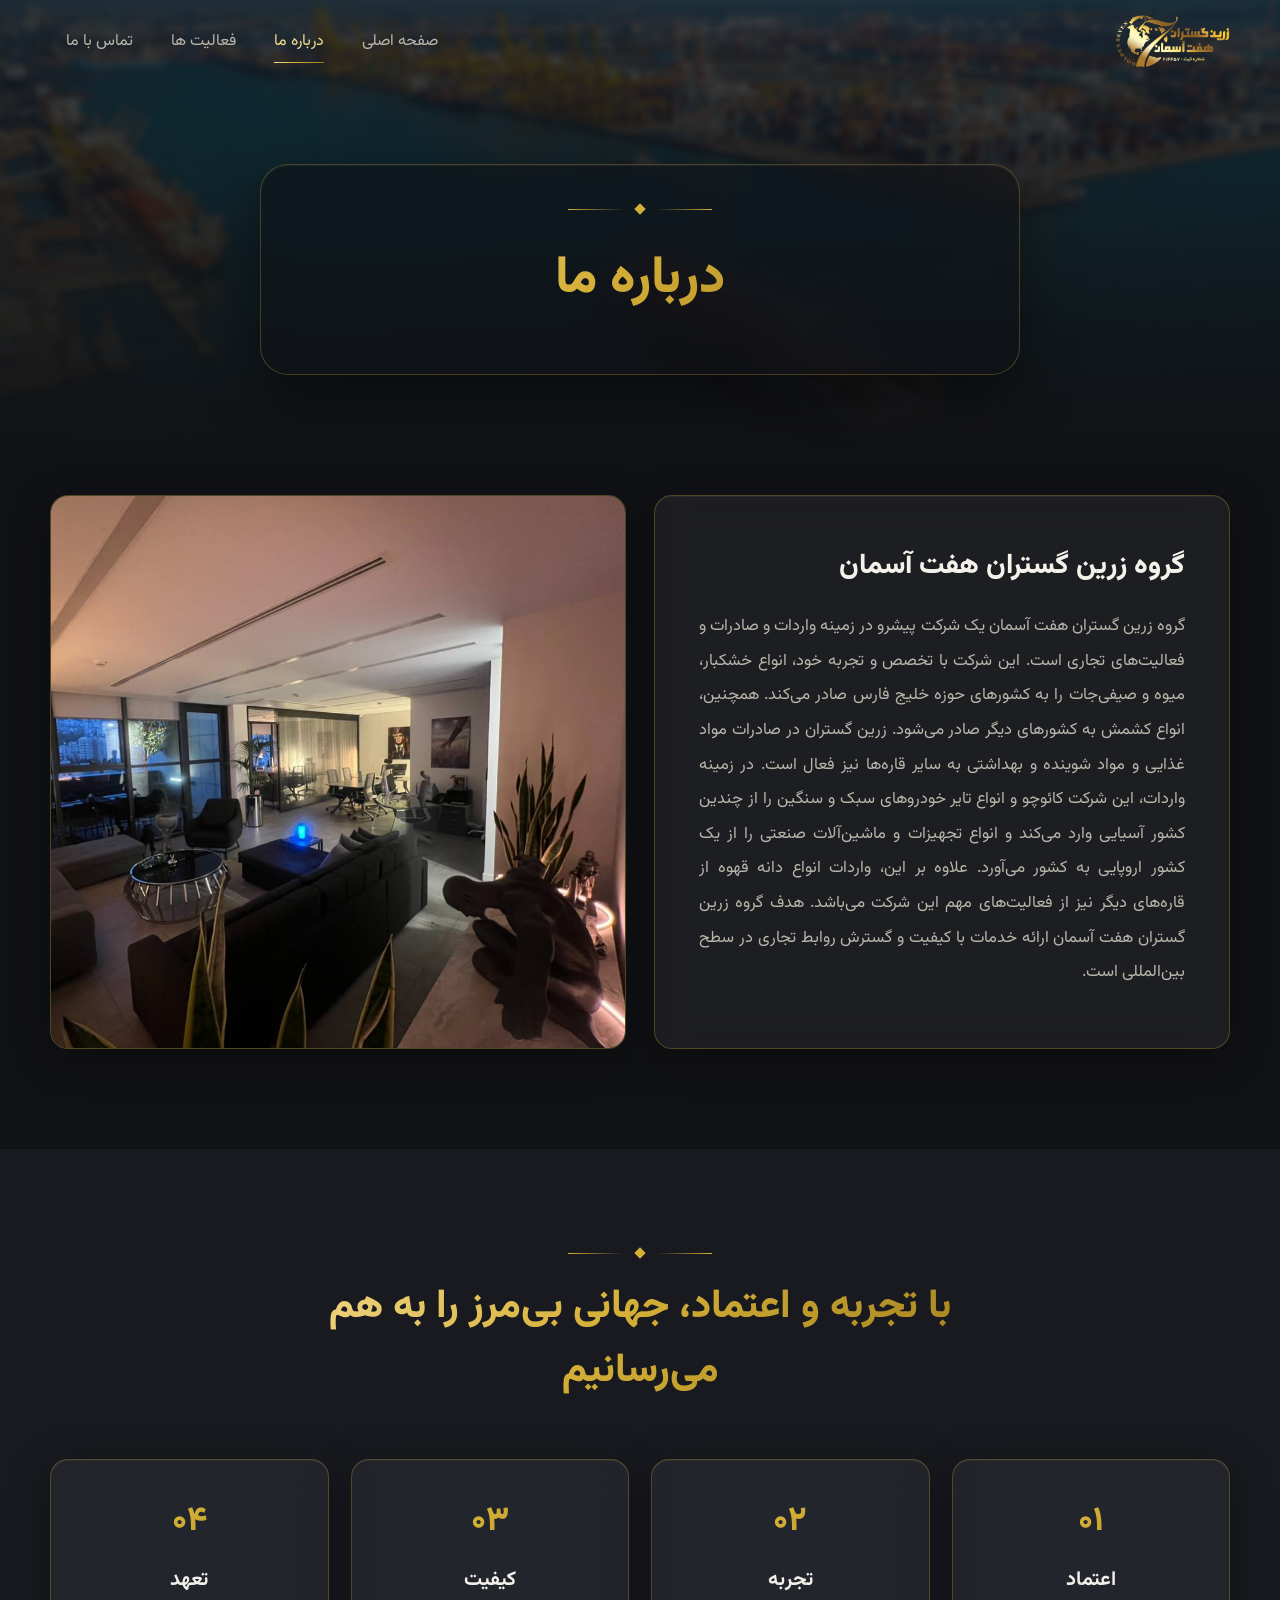
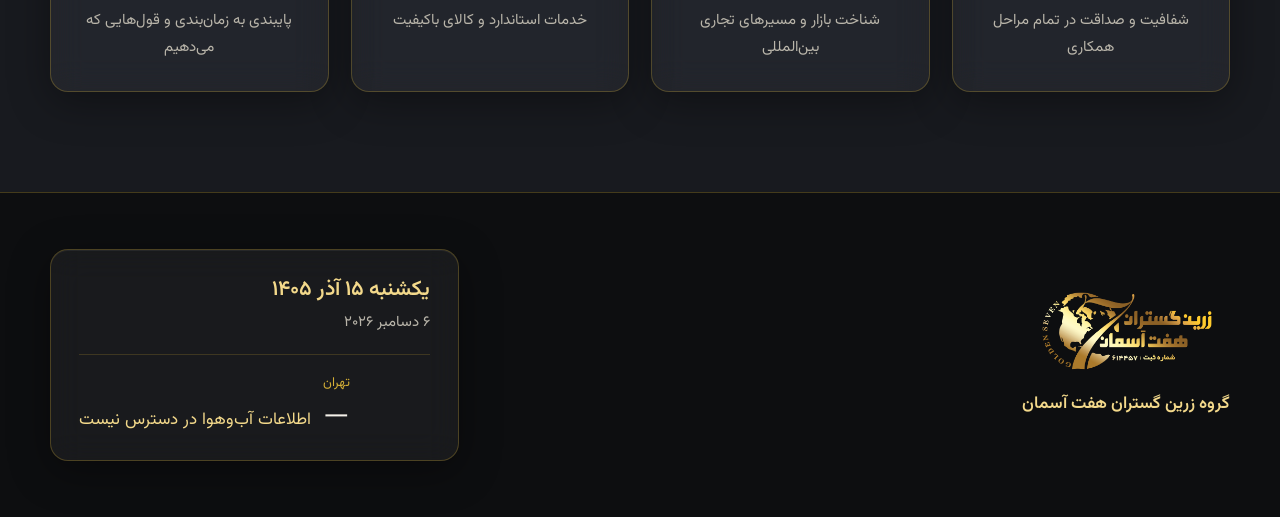
==== commit 06feff73: "About page: new company text, office photo, remove subtitle Co-Authored-By: Claude Sonnet 5.5 <norep" ====
--- a/about.html
+++ b/about.html
@@ -33,7 +33,6 @@
     <div class="container">
       <div class="ornament fade-up"><i></i></div>
       <h1 class="fade-up gold-text" style="--d:.15s" data-i18n="nav.about">درباره ما</h1>
-      <p class="fade-up" style="--d:.3s" data-i18n="about.sub">آشنایی با زرین گستران</p>
     </div>
   </section>
 
@@ -41,14 +40,12 @@
     <div class="container">
       <div class="about-grid">
         <div class="about-text glass reveal">
-          <h2 data-i18n="about.title">شرکت زرین گستران</h2>
-          <p data-i18n="about.p1">شرکت زرین گستران با تخصص در صادرات و واردات، خدمات تجاری با کیفیتی را در سطح بین‌المللی ارائه می‌دهد.</p>
-          <p data-i18n="about.p2">ما بر این باوریم که تجارت، پلی میان کشورها و فرصت‌هاست. تلاش ما این است که با شناخت بازار، رعایت اصول حرفه‌ای و پایبندی به تعهدات، این پل را برای شریکان تجاری خود مطمئن و پایدار کنیم.</p>
-          <p data-i18n="about.p3">تجربه و اعتماد، دو ستون اصلی کار ماست.</p>
+          <h2 data-i18n="about.title">گروه زرین گستران هفت آسمان</h2>
+          <p data-i18n="about.p1">گروه زرین گستران هفت آسمان یک شرکت پیشرو در زمینه واردات و صادرات و فعالیت‌های تجاری است. این شرکت با تخصص و تجربه خود، انواع خشکبار، میوه و صیفی‌جات را به کشورهای حوزه خلیج فارس صادر می‌کند. همچنین، انواع کشمش به کشورهای دیگر صادر می‌شود. زرین گستران در صادرات مواد غذایی و مواد شوینده و بهداشتی به سایر قاره‌ها نیز فعال است. در زمینه واردات، این شرکت کائوچو و انواع تایر خودروهای سبک و سنگین را از چندین کشور آسیایی وارد می‌کند و انواع تجهیزات و ماشین‌آلات صنعتی را از یک کشور اروپایی به کشور می‌آورد. علاوه بر این، واردات انواع دانه قهوه از قاره‌های دیگر نیز از فعالیت‌های مهم این شرکت می‌باشد. هدف گروه زرین گستران هفت آسمان ارائه خدمات با کیفیت و گسترش روابط تجاری در سطح بین‌المللی است.</p>
         </div>
-        <div class="about-logo glass reveal" style="--d:.15s">
-          <img src="images/Logo.png" alt="زرین گستران هفت آسمان">
-        </div>
+        <figure class="about-photo glass reveal" style="--d:.15s">
+          <img src="images/office-center.jpg" alt="دفتر مرکزی زرین گستران" loading="lazy">
+        </figure>
       </div>
     </div>
   </section>
--- a/css/style.css
+++ b/css/style.css
@@ -497,14 +497,16 @@
 .about-grid { display: grid; grid-template-columns: 1fr 1fr; gap: 28px; align-items: stretch; }
 .about-text { padding: 44px; }
 .about-text h2 { font-size: 28px; margin-bottom: 16px; font-weight: 800; }
-.about-text p { color: var(--text-dim); margin-bottom: 14px; }
-.about-logo {
-  display: grid;
-  place-items: center;
-  padding: 44px;
-  background: radial-gradient(circle at 50% 40%, rgba(212, 175, 55, 0.14), transparent 70%), var(--glass);
-}
-.about-logo img { width: min(360px, 90%); animation: float 6s ease-in-out infinite; }
+.about-text p { color: var(--text-dim); margin-bottom: 14px; font-size: 16.5px; line-height: 2.1; text-align: justify; }
+.about-photo {
+  margin: 0;
+  padding: 0;
+  overflow: hidden;
+  position: relative;
+  min-height: 320px;
+}
+.about-photo img { position: absolute; inset: 0; width: 100%; height: 100%; object-fit: cover; transition: transform 1.4s var(--ease); }
+.about-photo:hover img { transform: scale(1.05); }
 @keyframes float { 0%, 100% { transform: translateY(0); } 50% { transform: translateY(-10px); } }
 
 .values { display: grid; grid-template-columns: repeat(4, 1fr); gap: 22px; }
@@ -845,3 +847,4 @@
   .clock-list { width: 100%; }
   .globe { width: 210px; height: 210px; }
 }
+.page-hero h1:last-child { margin-bottom: 0; }
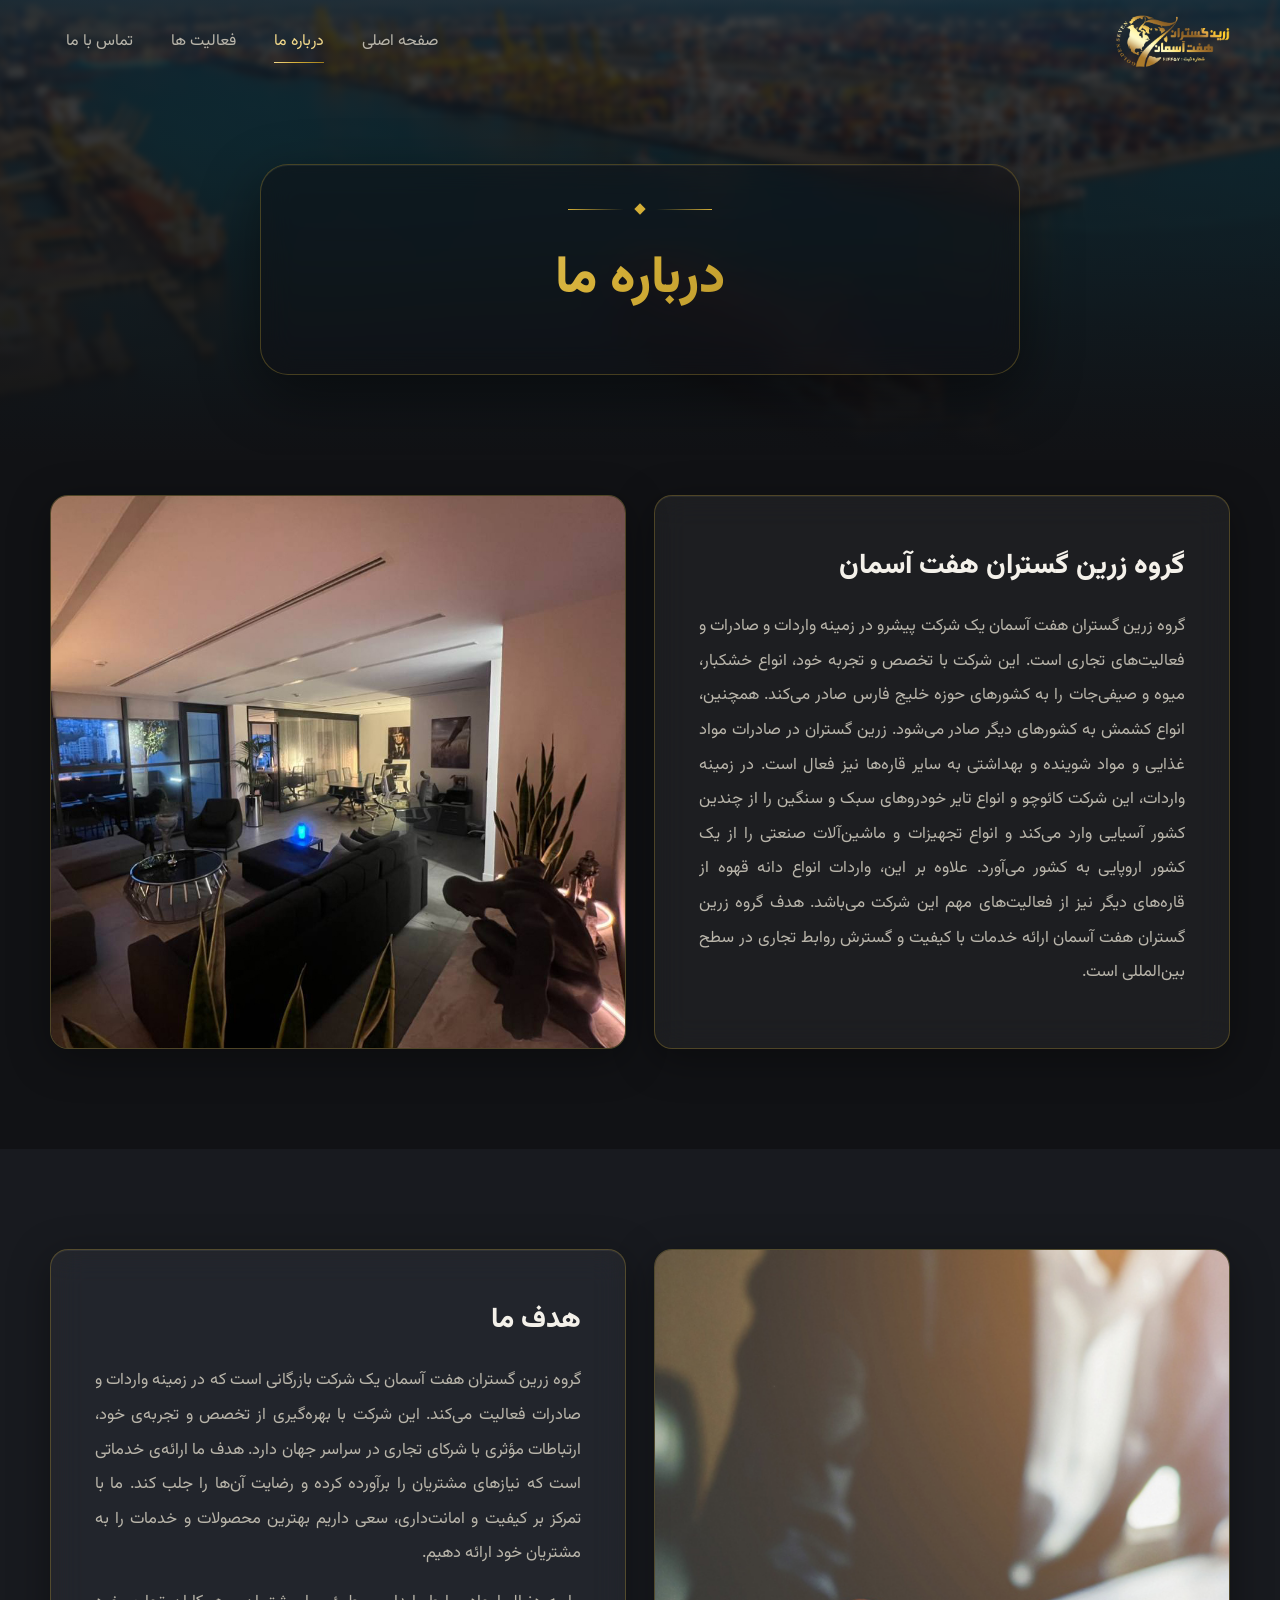
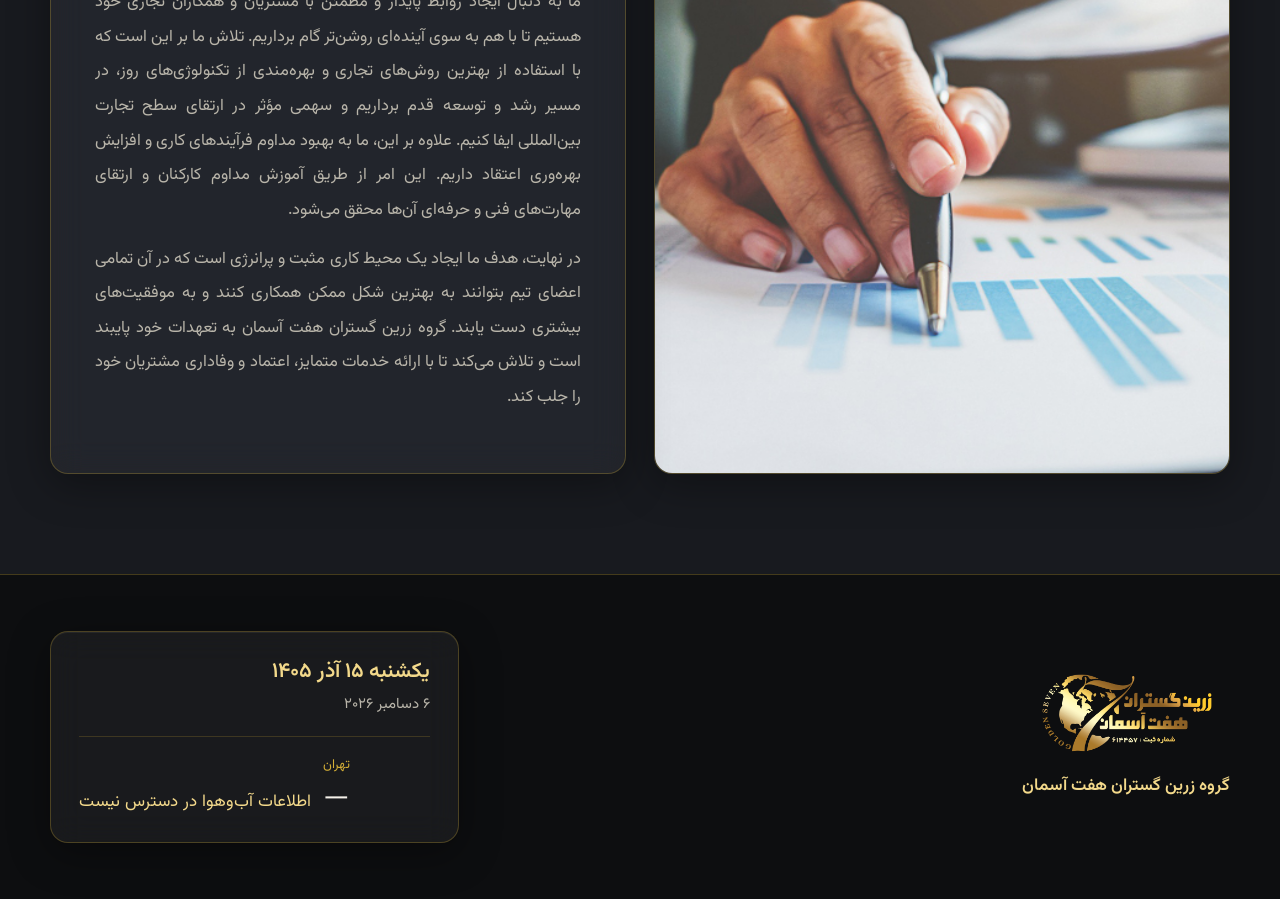
==== commit 9f0471a6: "About: replace values grid with 'our goal' text + business plan photo Co-Authored-By: Claude Sonnet " ====
--- a/about.html
+++ b/about.html
@@ -52,30 +52,15 @@
 
   <section class="section section-alt">
     <div class="container">
-      <div class="section-head reveal">
-        <div class="ornament"><i></i></div>
-        <h2 class="gold-text" data-i18n="about.quote">با تجربه و اعتماد، جهانی بی‌مرز را به هم می‌رسانیم</h2>
-      </div>
-      <div class="values">
-        <div class="value glass reveal">
-          <span class="num">۰۱</span>
-          <h3 data-i18n="val1.title">اعتماد</h3>
-          <p data-i18n="val1.text">شفافیت و صداقت در تمام مراحل همکاری</p>
-        </div>
-        <div class="value glass reveal" style="--d:.1s">
-          <span class="num">۰۲</span>
-          <h3 data-i18n="val2.title">تجربه</h3>
-          <p data-i18n="val2.text">شناخت بازار و مسیرهای تجاری بین‌المللی</p>
-        </div>
-        <div class="value glass reveal" style="--d:.2s">
-          <span class="num">۰۳</span>
-          <h3 data-i18n="val3.title">کیفیت</h3>
-          <p data-i18n="val3.text">خدمات استاندارد و کالای باکیفیت</p>
-        </div>
-        <div class="value glass reveal" style="--d:.3s">
-          <span class="num">۰۴</span>
-          <h3 data-i18n="val4.title">تعهد</h3>
-          <p data-i18n="val4.text">پایبندی به زمان‌بندی و قول‌هایی که می‌دهیم</p>
+      <div class="about-grid">
+        <figure class="about-photo glass reveal">
+          <img src="images/business-plan.jpg" alt="برنامه کسب‌وکار" loading="lazy">
+        </figure>
+        <div class="about-text glass reveal" style="--d:.15s">
+          <h2 data-i18n="goal.title">هدف ما</h2>
+          <p data-i18n="goal.p1">گروه زرین گستران هفت آسمان یک شرکت بازرگانی است که در زمینه واردات و صادرات فعالیت می‌کند. این شرکت با بهره‌گیری از تخصص و تجربه‌ی خود، ارتباطات مؤثری با شرکای تجاری در سراسر جهان دارد. هدف ما ارائه‌ی خدماتی است که نیازهای مشتریان را برآورده کرده و رضایت آن‌ها را جلب کند. ما با تمرکز بر کیفیت و امانت‌داری، سعی داریم بهترین محصولات و خدمات را به مشتریان خود ارائه دهیم.</p>
+          <p data-i18n="goal.p2">ما به دنبال ایجاد روابط پایدار و مطمئن با مشتریان و همکاران تجاری خود هستیم تا با هم به سوی آینده‌ای روشن‌تر گام برداریم. تلاش ما بر این است که با استفاده از بهترین روش‌های تجاری و بهره‌مندی از تکنولوژی‌های روز، در مسیر رشد و توسعه قدم برداریم و سهمی مؤثر در ارتقای سطح تجارت بین‌المللی ایفا کنیم. علاوه بر این، ما به بهبود مداوم فرآیندهای کاری و افزایش بهره‌وری اعتقاد داریم. این امر از طریق آموزش مداوم کارکنان و ارتقای مهارت‌های فنی و حرفه‌ای آن‌ها محقق می‌شود.</p>
+          <p data-i18n="goal.p3">در نهایت، هدف ما ایجاد یک محیط کاری مثبت و پرانرژی است که در آن تمامی اعضای تیم بتوانند به بهترین شکل ممکن همکاری کنند و به موفقیت‌های بیشتری دست یابند. گروه زرین گستران هفت آسمان به تعهدات خود پایبند است و تلاش می‌کند تا با ارائه خدمات متمایز، اعتماد و وفاداری مشتریان خود را جلب کند.</p>
         </div>
       </div>
     </div>
--- a/css/style.css
+++ b/css/style.css
@@ -509,21 +509,6 @@
 .about-photo:hover img { transform: scale(1.05); }
 @keyframes float { 0%, 100% { transform: translateY(0); } 50% { transform: translateY(-10px); } }
 
-.values { display: grid; grid-template-columns: repeat(4, 1fr); gap: 22px; }
-.value { padding: 30px 24px; text-align: center; transition: transform 0.5s var(--ease), border-color 0.4s; }
-.value:hover { transform: translateY(-8px); border-color: var(--gold); }
-.value .num {
-  display: block;
-  font-size: 34px;
-  font-weight: 800;
-  margin-bottom: 6px;
-  background: var(--gold-gradient);
-  -webkit-background-clip: text;
-  background-clip: text;
-  color: transparent;
-}
-.value h3 { font-size: 20px; margin-bottom: 8px; }
-.value p { font-size: 15px; color: var(--text-dim); line-height: 1.8; }
 
 .services { display: grid; grid-template-columns: repeat(3, 1fr); gap: 24px; }
 .service { padding: 34px 28px; transition: transform 0.5s var(--ease), border-color 0.4s, box-shadow 0.5s; }
@@ -633,7 +618,6 @@
 /* ---------- Responsive ---------- */
 @media (max-width: 980px) {
   .cards, .services { grid-template-columns: 1fr 1fr; }
-  .values { grid-template-columns: 1fr 1fr; }
   .intro-panel, .about-grid, .contact-grid { grid-template-columns: 1fr; }
   .intro-panel { padding: 36px 28px; gap: 28px; }
 }
@@ -665,7 +649,7 @@
 @media (max-width: 640px) {
   body { font-size: 16px; }
   .section { padding-block: 70px; }
-  .cards, .services, .values, .form-row { grid-template-columns: 1fr; }
+  .cards, .services, .form-row { grid-template-columns: 1fr; }
   .card { height: 380px; }
   .hero-content { padding: 32px 20px; }
   .about-text, .form { padding: 28px 22px; }
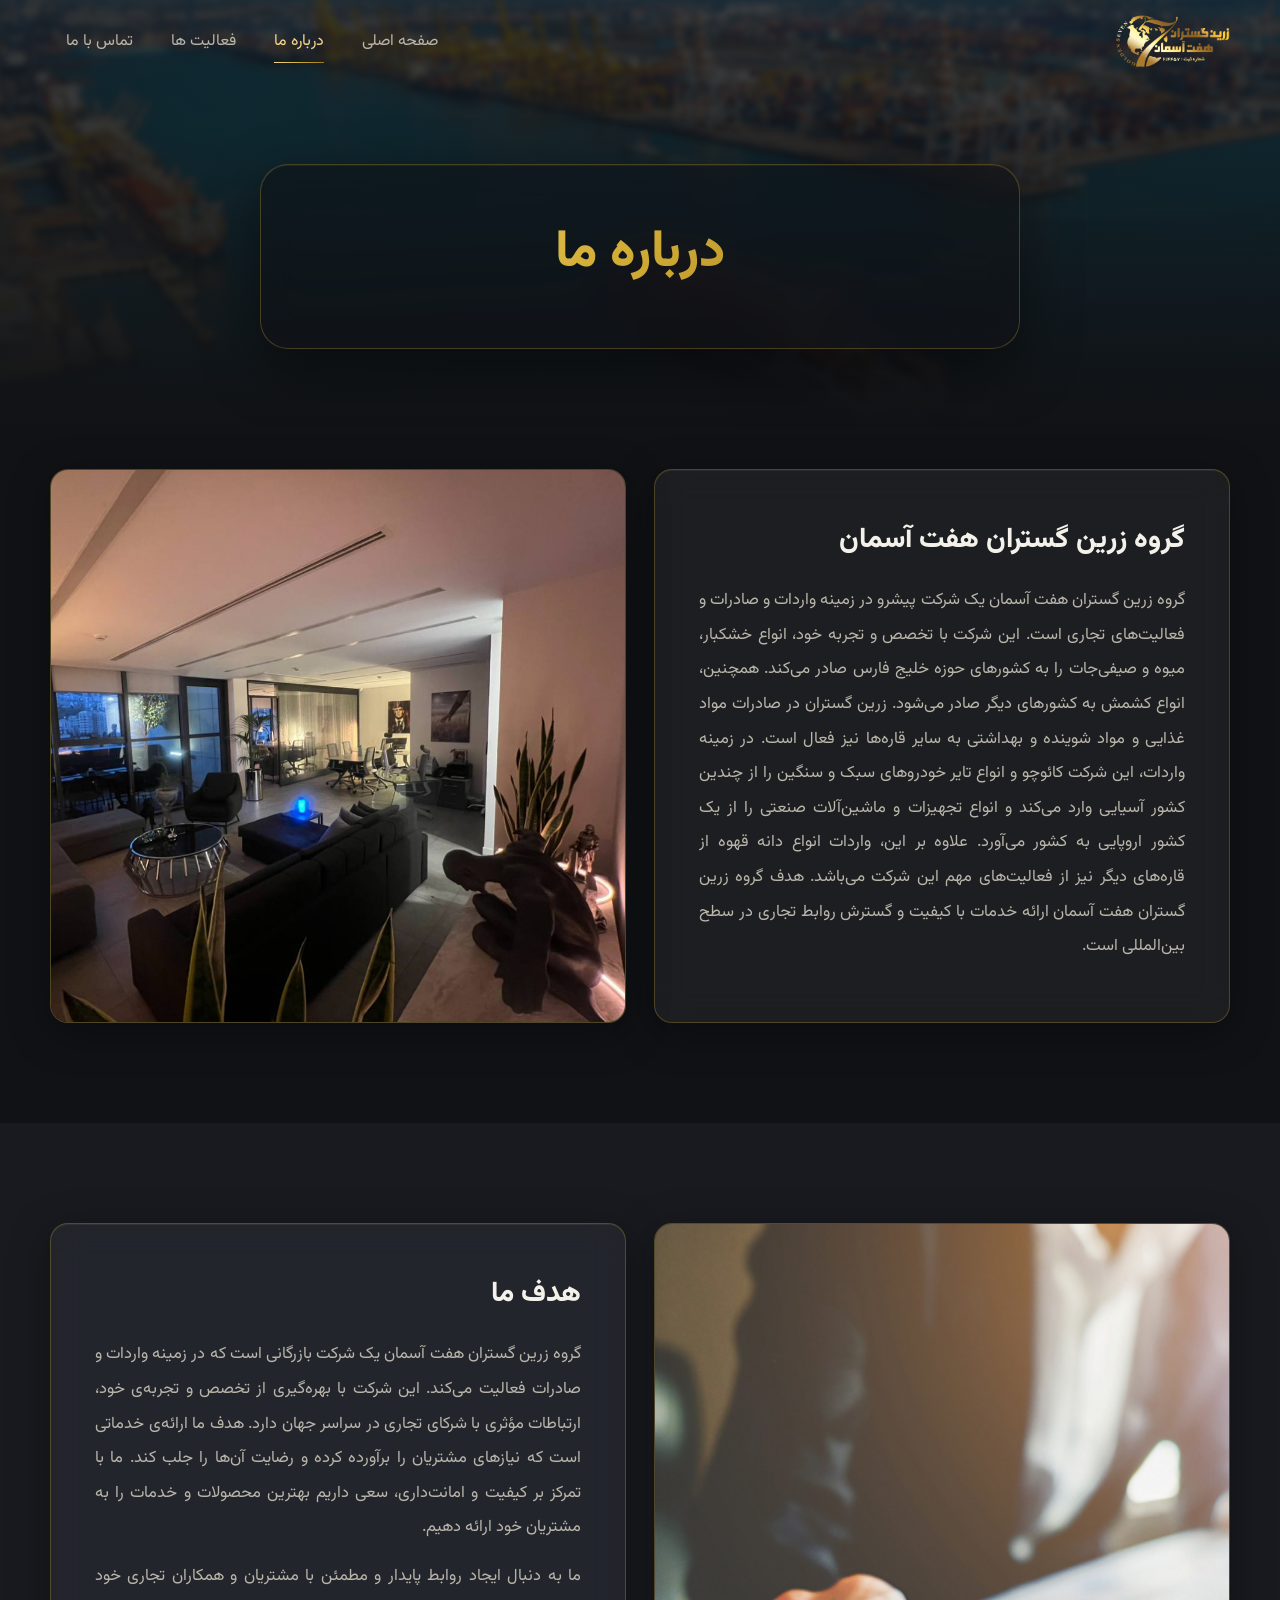
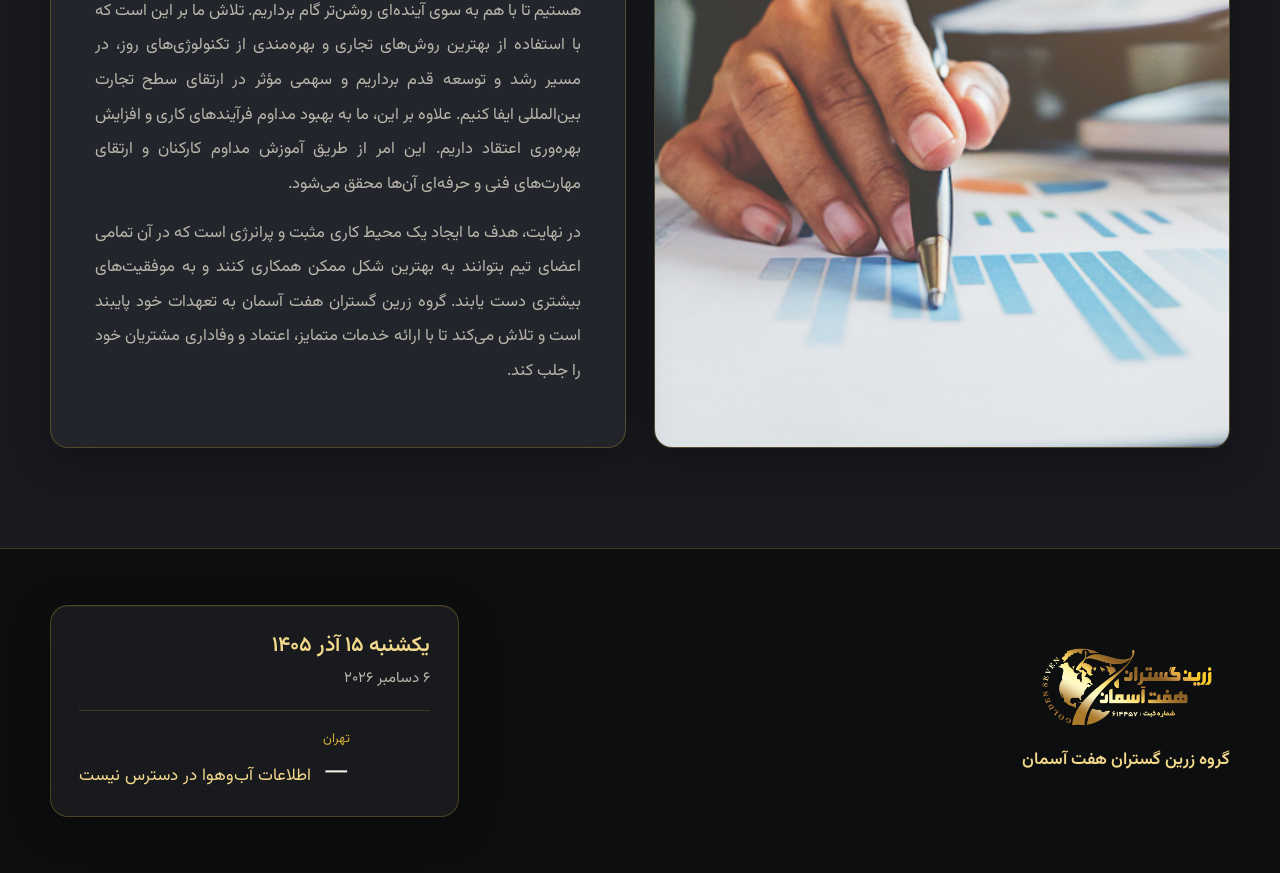
==== commit 13f0f9e8: "Remove ornament dividers Co-Authored-By: Claude Sonnet 5.5 <noreply@anthropic.com>" ====
--- a/about.html
+++ b/about.html
@@ -31,7 +31,6 @@
 <main>
   <section class="page-hero">
     <div class="container">
-      <div class="ornament fade-up"><i></i></div>
       <h1 class="fade-up gold-text" style="--d:.15s" data-i18n="nav.about">درباره ما</h1>
     </div>
   </section>
--- a/css/style.css
+++ b/css/style.css
@@ -343,26 +343,6 @@
   margin-bottom: 14px;
 }
 .section-head p { color: var(--text-dim); }
-.ornament {
-  display: flex;
-  align-items: center;
-  justify-content: center;
-  gap: 12px;
-  margin-bottom: 18px;
-}
-.ornament::before, .ornament::after {
-  content: "";
-  width: 56px;
-  height: 1px;
-  background: linear-gradient(90deg, transparent, var(--gold));
-}
-.ornament::after { transform: scaleX(-1); }
-.ornament i {
-  width: 8px;
-  height: 8px;
-  background: var(--gold);
-  transform: rotate(45deg);
-}
 
 /* Intro panel */
 .intro-panel {
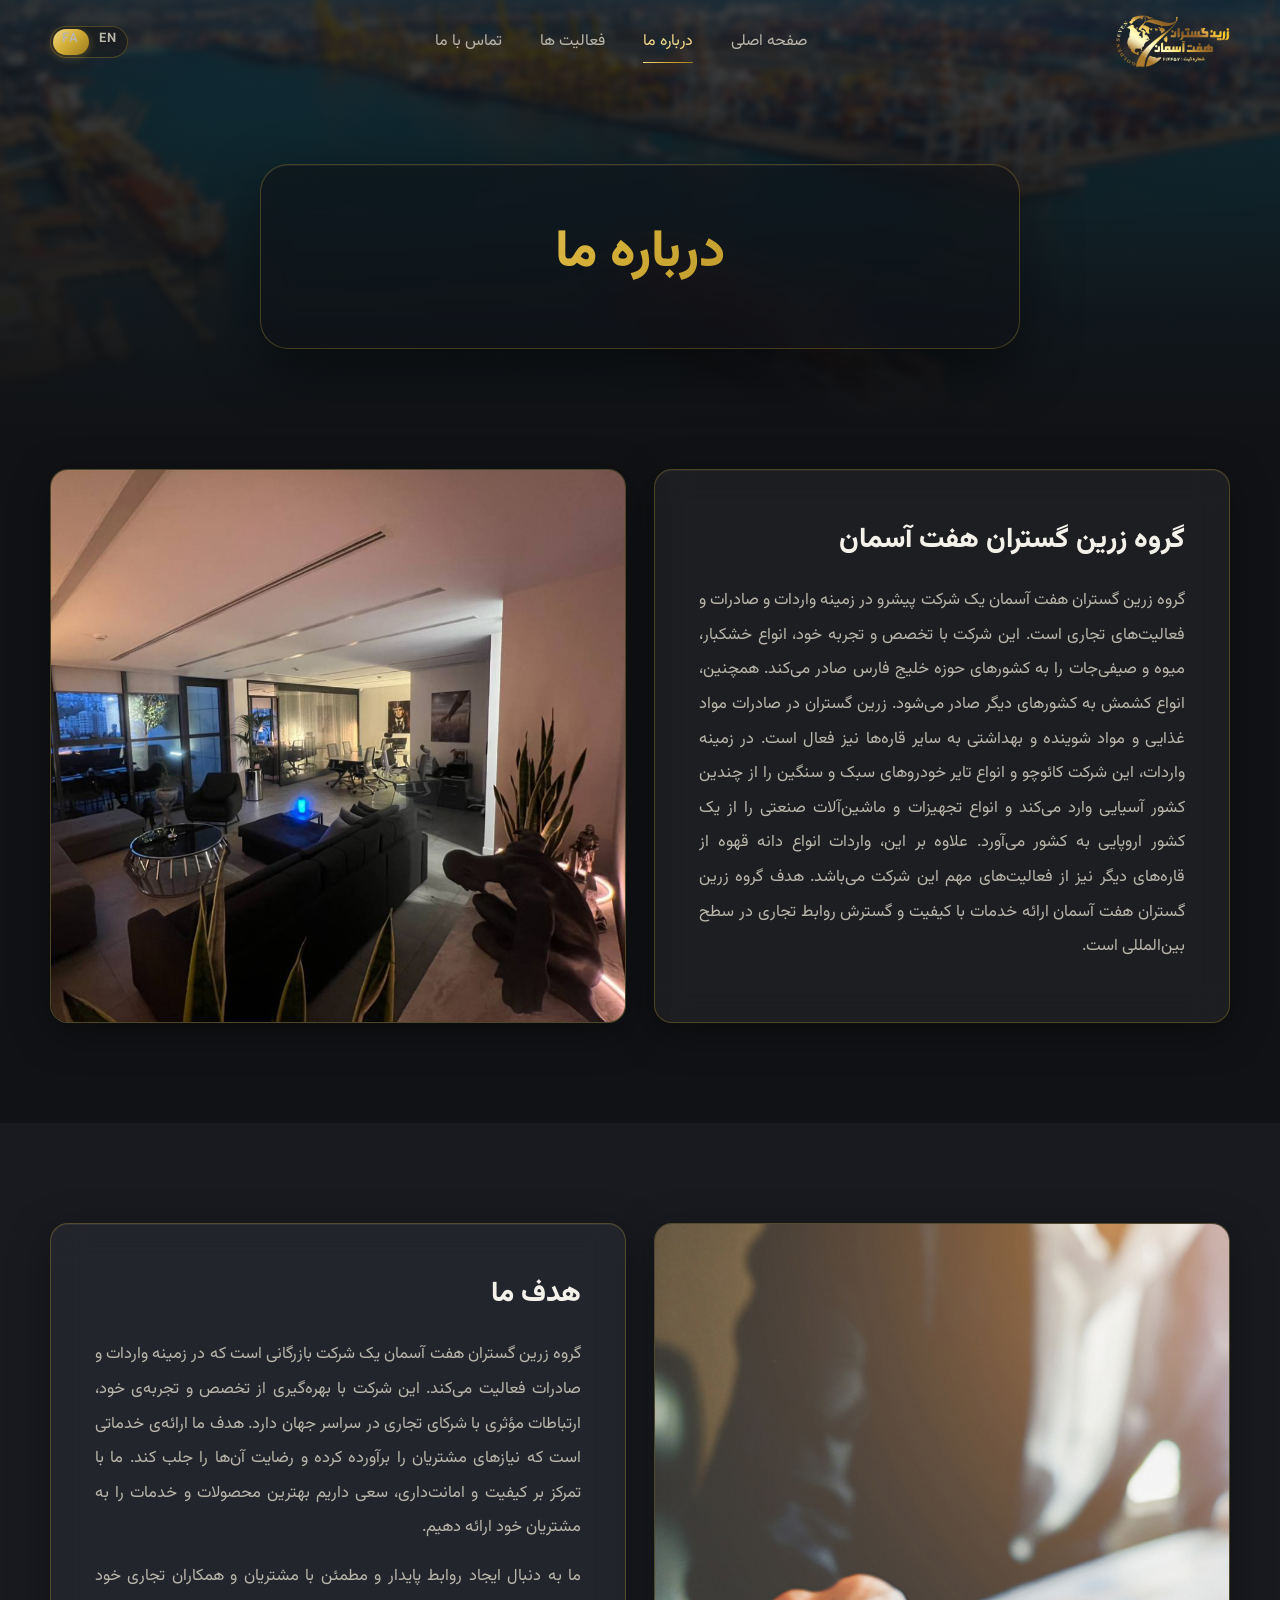
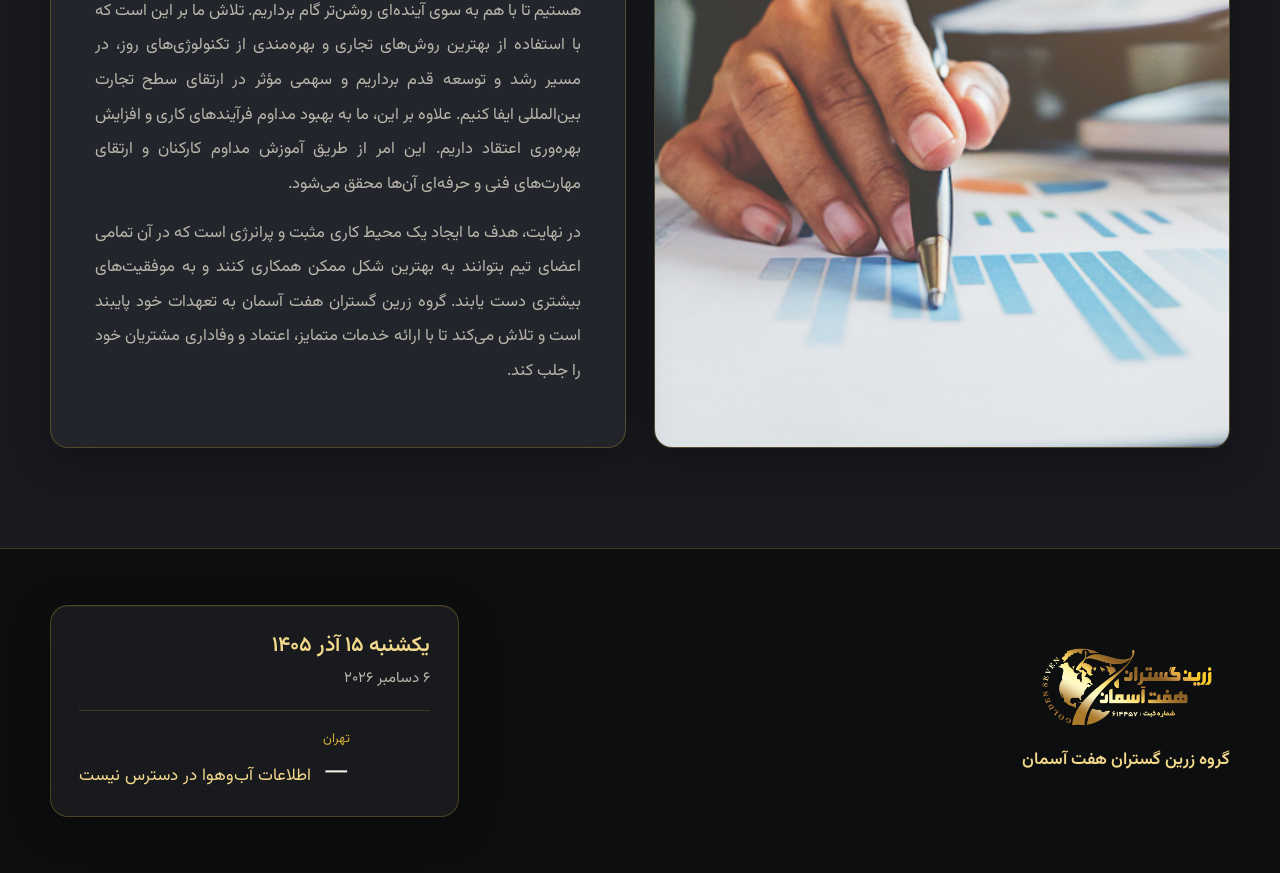
==== commit 5065c8c1: "Full English version with FA | EN toggle switch Co-Authored-By: Claude Sonnet 5.5 <noreply@anthropic" ====
--- a/about.html
+++ b/about.html
@@ -16,15 +16,15 @@
 
 <header class="site-header">
   <div class="container header-inner">
-    <a class="brand" href="index.html" aria-label="زرین گستران"><img src="images/Logo.png" alt="زرین گستران هفت آسمان"></a>
+    <a class="brand" href="index.html" aria-label="زرین گستران"><img src="images/Logo.png" alt="زرین گستران هفت آسمان" data-i18n-alt="alt.logo"></a>
     <nav class="nav" id="nav">
       <a href="index.html" data-i18n="nav.home">صفحه اصلی</a>
       <a href="about.html" class="active" data-i18n="nav.about">درباره ما</a>
       <a href="activities.html" data-i18n="nav.activities">فعالیت ها</a>
       <a href="contact.html" data-i18n="nav.contact">تماس با ما</a>
-      <button class="lang-switch" type="button" aria-label="Language">EN</button>
     </nav>
-    <button class="nav-toggle" type="button" aria-label="منو" aria-expanded="false" aria-controls="nav"><span></span></button>
+    <button class="lang-toggle" type="button" role="switch" aria-checked="false" aria-label="Language / زبان"><span class="lt-knob" aria-hidden="true"></span><span class="lt-opt">FA</span><span class="lt-opt">EN</span></button>
+    <button class="nav-toggle" type="button" aria-label="منو" data-i18n-aria="aria.menu" aria-expanded="false" aria-controls="nav"><span></span></button>
   </div>
 </header>
 
@@ -43,7 +43,7 @@
           <p data-i18n="about.p1">گروه زرین گستران هفت آسمان یک شرکت پیشرو در زمینه واردات و صادرات و فعالیت‌های تجاری است. این شرکت با تخصص و تجربه خود، انواع خشکبار، میوه و صیفی‌جات را به کشورهای حوزه خلیج فارس صادر می‌کند. همچنین، انواع کشمش به کشورهای دیگر صادر می‌شود. زرین گستران در صادرات مواد غذایی و مواد شوینده و بهداشتی به سایر قاره‌ها نیز فعال است. در زمینه واردات، این شرکت کائوچو و انواع تایر خودروهای سبک و سنگین را از چندین کشور آسیایی وارد می‌کند و انواع تجهیزات و ماشین‌آلات صنعتی را از یک کشور اروپایی به کشور می‌آورد. علاوه بر این، واردات انواع دانه قهوه از قاره‌های دیگر نیز از فعالیت‌های مهم این شرکت می‌باشد. هدف گروه زرین گستران هفت آسمان ارائه خدمات با کیفیت و گسترش روابط تجاری در سطح بین‌المللی است.</p>
         </div>
         <figure class="about-photo glass reveal" style="--d:.15s">
-          <img src="images/office-center.jpg" alt="دفتر مرکزی زرین گستران" loading="lazy">
+          <img src="images/office-center.jpg" alt="دفتر مرکزی زرین گستران" data-i18n-alt="alt.office-center" loading="lazy">
         </figure>
       </div>
     </div>
@@ -53,7 +53,7 @@
     <div class="container">
       <div class="about-grid">
         <figure class="about-photo glass reveal">
-          <img src="images/business-plan.jpg" alt="برنامه کسب‌وکار" loading="lazy">
+          <img src="images/business-plan.jpg" alt="برنامه کسب‌وکار" data-i18n-alt="alt.business-plan" loading="lazy">
         </figure>
         <div class="about-text glass reveal" style="--d:.15s">
           <h2 data-i18n="goal.title">هدف ما</h2>
@@ -69,8 +69,8 @@
 <footer class="site-footer">
   <div class="container footer-inner">
     <div class="footer-brand">
-      <img src="images/Logo.png" alt="زرین گستران هفت آسمان">
-      <p>گروه زرین گستران هفت آسمان</p>
+      <img src="images/Logo.png" alt="زرین گستران هفت آسمان" data-i18n-alt="alt.logo">
+      <p data-i18n="footer.name">گروه زرین گستران هفت آسمان</p>
     </div>
     <div class="foot-info glass" id="foot-info"></div>
   </div>
@@ -78,8 +78,8 @@
 
 <script src="js/config.js"></script>
 <script src="js/lang/en.js"></script>
+<script src="js/i18n.js"></script>
 <script src="js/main.js"></script>
-<script src="js/i18n.js"></script>
 <script src="js/footer-info.js"></script>
 </body>
 </html>
--- a/css/style.css
+++ b/css/style.css
@@ -110,19 +110,54 @@
 .nav a:hover, .nav a.active { color: var(--gold-light); }
 .nav a:hover::after, .nav a.active::after { transform: scaleX(1); }
 
-.lang-switch {
-  display: none; /* shown by js/i18n.js once an English dictionary exists */
-  padding: 4px 14px;
+/* FA | EN switch */
+.lang-toggle {
+  direction: ltr;
+  position: relative;
+  flex: none;
+  display: inline-grid;
+  grid-template-columns: 1fr 1fr;
+  width: 78px;
+  height: 32px;
+  padding: 0;
   border: 1px solid var(--line);
   border-radius: 999px;
-  background: transparent;
-  color: var(--gold-light);
+  background: rgba(17, 18, 21, 0.45);
+  -webkit-backdrop-filter: blur(10px);
+  backdrop-filter: blur(10px);
   font: inherit;
-  font-size: 14px;
+  font-size: 13px;
+  font-weight: 600;
+  letter-spacing: 0.06em;
   cursor: pointer;
-  transition: background 0.3s;
-}
-.lang-switch:hover { background: rgba(212, 175, 55, 0.12); }
+}
+.lang-toggle .lt-opt {
+  position: relative;
+  z-index: 1;
+  display: grid;
+  place-items: center;
+  color: var(--text-dim);
+  transition: color 0.3s;
+}
+.lang-toggle .lt-knob {
+  position: absolute;
+  top: 2px;
+  left: 2px;
+  width: calc(50% - 2px);
+  height: calc(100% - 4px);
+  border-radius: 999px;
+  background: var(--gold-gradient);
+  box-shadow: 0 2px 10px rgba(212, 175, 55, 0.35);
+  transition: transform 0.35s var(--ease);
+}
+.lang-toggle .lt-opt:first-of-type { color: #17130a; }
+.lang-toggle.is-en .lt-knob { transform: translateX(100%); }
+.lang-toggle.is-en .lt-opt:first-of-type { color: var(--text-dim); }
+.lang-toggle.is-en .lt-opt:last-of-type { color: #17130a; }
+.lang-toggle:focus-visible { outline: 2px solid var(--gold); outline-offset: 3px; }
+
+html[lang="en"] .clock-city small { display: none; }
+
 
 .nav-toggle {
   display: none;
@@ -434,7 +469,7 @@
 }
 .lane-tag {
   position: absolute;
-  top: 10px;
+  bottom: 10px;
   inset-inline-start: 18px;
   z-index: 2;
   font-size: 13px;
@@ -490,24 +525,20 @@
 @keyframes float { 0%, 100% { transform: translateY(0); } 50% { transform: translateY(-10px); } }
 
 
-.services { display: grid; grid-template-columns: repeat(3, 1fr); gap: 24px; }
-.service { padding: 34px 28px; transition: transform 0.5s var(--ease), border-color 0.4s, box-shadow 0.5s; }
+.services { display: grid; grid-template-columns: repeat(2, 1fr); gap: 28px; align-items: stretch; }
+.service {
+  display: flex;
+  flex-direction: column;
+  overflow: hidden;
+  transition: transform 0.5s var(--ease), border-color 0.4s, box-shadow 0.5s;
+}
 .service:hover { transform: translateY(-8px); border-color: var(--gold); box-shadow: 0 18px 50px rgba(0, 0, 0, 0.5), 0 0 30px rgba(212, 175, 55, 0.12); }
-.service .ico {
-  width: 62px;
-  height: 62px;
-  display: grid;
-  place-items: center;
-  margin-bottom: 20px;
-  border: 1px solid var(--line);
-  border-radius: 16px;
-  font-size: 32px;
-  color: var(--gold-light);
-  background: rgba(212, 175, 55, 0.06);
-}
-.service .ico svg { width: 1em; height: 1em; }
-.service h3 { font-size: 21px; margin-bottom: 8px; }
-.service p { font-size: 15.5px; color: var(--text-dim); line-height: 1.9; }
+.service-img { position: relative; height: 260px; overflow: hidden; border-bottom: 1px solid var(--line); }
+.service-img img { width: 100%; height: 100%; object-fit: cover; transition: transform 1.2s var(--ease); }
+.service:hover .service-img img { transform: scale(1.07); }
+.service-body { padding: 30px 32px 34px; }
+.service h3 { font-size: 22px; line-height: 1.7; margin-bottom: 10px; color: var(--gold-light); }
+.service p { font-size: 16px; color: var(--text-dim); line-height: 2.05; text-align: justify; }
 
 /* Contact */
 .contact-grid { display: grid; grid-template-columns: 1fr 1.25fr; gap: 28px; align-items: start; }
@@ -526,7 +557,9 @@
 }
 .info-item .ico svg { width: 24px; height: 24px; }
 .info-item h3 { font-size: 16px; color: var(--gold-light); font-weight: 600; }
-.info-item p { color: var(--text-dim); font-size: 16px; }
+.info-item p { color: var(--text-dim); font-size: 16px; line-height: 1.9; }
+.info-item p.num a { display: inline-block; letter-spacing: 0.02em; transition: color 0.3s; }
+.info-item p.num a:hover { color: var(--gold-light); }
 
 .form { padding: 40px; display: grid; gap: 18px; }
 .form h2 { font-size: 26px; font-weight: 800; }
@@ -597,7 +630,7 @@
 
 /* ---------- Responsive ---------- */
 @media (max-width: 980px) {
-  .cards, .services { grid-template-columns: 1fr 1fr; }
+  .cards { grid-template-columns: 1fr 1fr; }
   .intro-panel, .about-grid, .contact-grid { grid-template-columns: 1fr; }
   .intro-panel { padding: 36px 28px; gap: 28px; }
 }
@@ -709,8 +742,7 @@
 
 /* wide icons (truck) keep their aspect ratio */
 .vehicle svg.wide { width: 1.9em; height: 1em; }
-.service .ico svg.wide { width: 1.5em; height: 0.8em; }
-.lane-sea .mover { --size: 62px; --y: 58%; }
+.lane-sea .mover { --size: 58px; }
 .lane-land .mover { --size: 46px; }
 
 /* ---------- World clocks + Tehran weather ---------- */
@@ -812,3 +844,52 @@
   .globe { width: 210px; height: 210px; }
 }
 .page-hero h1:last-child { margin-bottom: 0; }
+
+/* Ship keeps its waterline, truck its wheels, exactly on the dashed route line */
+.lane .vehicle.ship { position: relative; top: -0.33em; }
+.lane .vehicle.truck { position: relative; top: -0.38em; }
+@media (max-width: 640px) { .service-img { height: 210px; } .service-body { padding: 24px 22px 28px; } }
+
+/* Contact form: smaller send button + consent switch */
+.btn-sm { padding: 8px 30px; font-size: 15px; }
+.form .btn-sm { justify-self: start; }
+
+.switch { display: flex; align-items: center; gap: 12px; cursor: pointer; user-select: none; }
+.switch input { position: absolute; opacity: 0; width: 1px; height: 1px; }
+.switch .track {
+  position: relative;
+  flex: none;
+  width: 44px;
+  height: 24px;
+  border-radius: 999px;
+  background: rgba(255, 255, 255, 0.12);
+  border: 1px solid rgba(255, 255, 255, 0.18);
+  transition: background 0.3s, border-color 0.3s, box-shadow 0.3s;
+}
+.switch .track::after {
+  content: "";
+  position: absolute;
+  top: 2px;
+  inset-inline-start: 2px;
+  width: 18px;
+  height: 18px;
+  border-radius: 50%;
+  background: #cfcabd;
+  transition: transform 0.3s var(--ease), background 0.3s;
+}
+.switch input:checked + .track { background: var(--gold-gradient); border-color: transparent; }
+.switch input:checked + .track::after { background: #17130a; transform: translateX(-20px); }
+html[dir="ltr"] .switch input:checked + .track::after { transform: translateX(20px); }
+.switch input:focus-visible + .track { box-shadow: 0 0 0 3px rgba(212, 175, 55, 0.35); }
+.switch-text { font-size: 14.5px; line-height: 1.8; color: var(--text-dim); }
+.switch.invalid .track { border-color: #e5736b; animation: shake 0.4s; }
+@keyframes shake { 25% { transform: translateX(-4px); } 75% { transform: translateX(4px); } }
+@media (max-width: 820px) { .lang-toggle { margin-inline-start: auto; } }
+
+/* English: Latin text needs tighter headline spacing */
+html[lang="en"] .hero h1 { font-size: clamp(30px, 4.4vw, 52px); line-height: 1.3; }
+html[lang="en"] .section-head h2,
+html[lang="en"] .intro-panel h2,
+html[lang="en"] .page-hero h1 { line-height: 1.3; }
+html[lang="en"] .service h3,
+html[lang="en"] .about-text h2 { line-height: 1.4; }
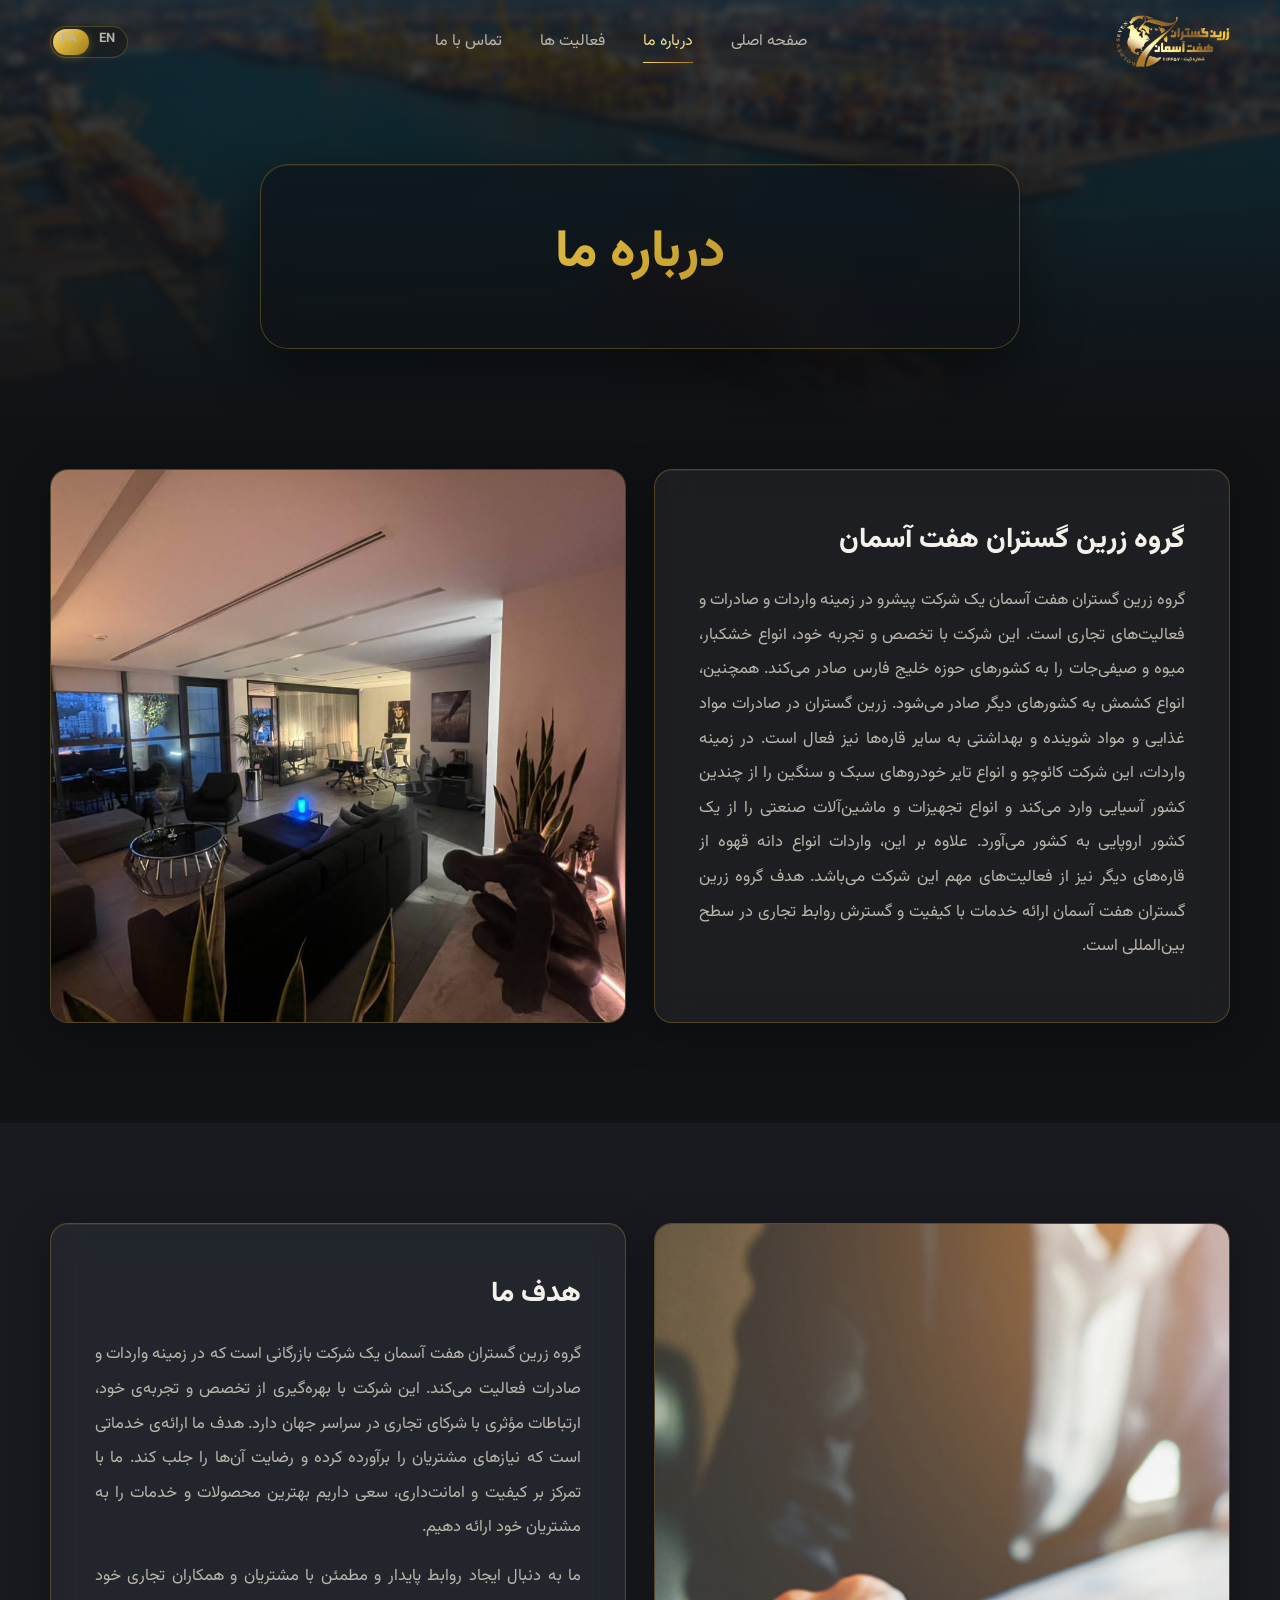
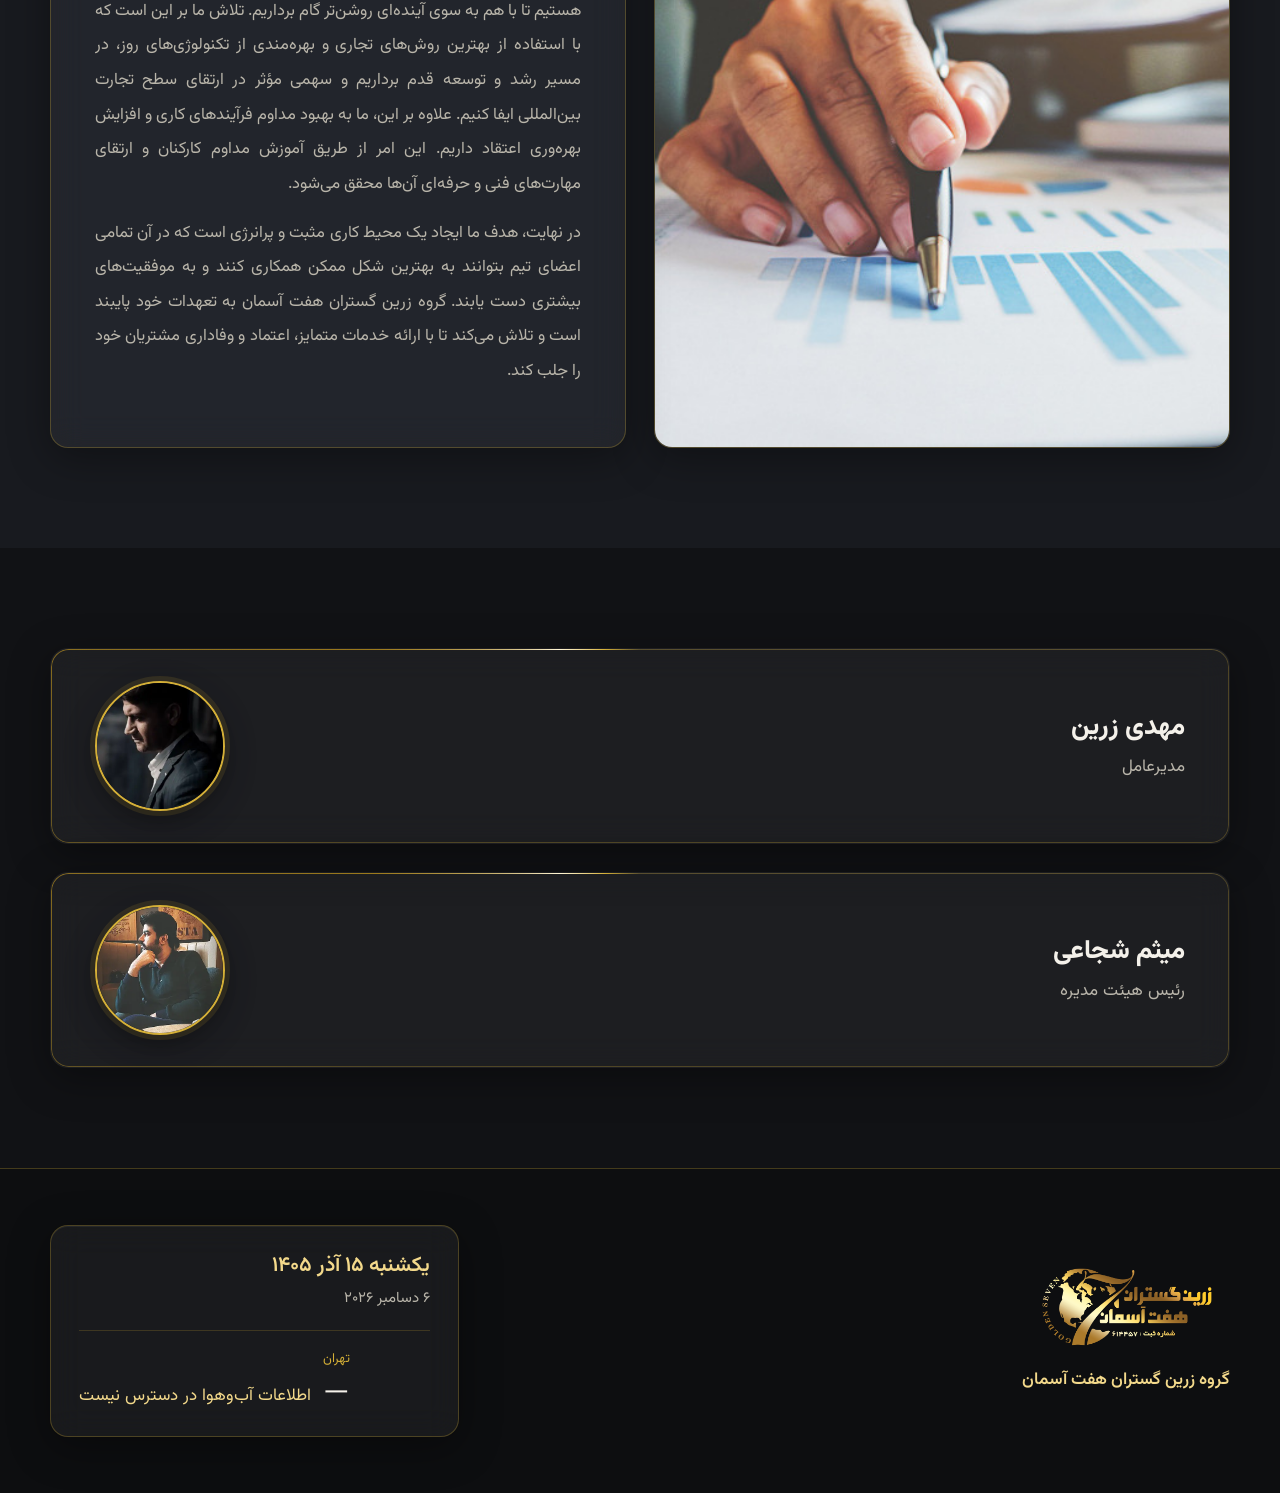
==== commit 1376eaab: "Leadership cards, equal-height service cards, image & page optimization - About page: two wide cards" ====
--- a/about.html
+++ b/about.html
@@ -11,12 +11,13 @@
   <link rel="preconnect" href="https://fonts.gstatic.com" crossorigin>
   <link href="https://fonts.googleapis.com/css2?family=Vazirmatn:wght@300;400;600;800&display=swap" rel="stylesheet">
   <link rel="stylesheet" href="css/style.css">
+  <link rel="preload" as="image" href="images/hero.jpg" fetchpriority="high">
 </head>
 <body>
 
 <header class="site-header">
   <div class="container header-inner">
-    <a class="brand" href="index.html" aria-label="زرین گستران"><img src="images/Logo.png" alt="زرین گستران هفت آسمان" data-i18n-alt="alt.logo"></a>
+    <a class="brand" href="index.html" aria-label="زرین گستران"><img src="images/Logo.png" width="664" height="321" decoding="async" alt="زرین گستران هفت آسمان" data-i18n-alt="alt.logo"></a>
     <nav class="nav" id="nav">
       <a href="index.html" data-i18n="nav.home">صفحه اصلی</a>
       <a href="about.html" class="active" data-i18n="nav.about">درباره ما</a>
@@ -43,7 +44,7 @@
           <p data-i18n="about.p1">گروه زرین گستران هفت آسمان یک شرکت پیشرو در زمینه واردات و صادرات و فعالیت‌های تجاری است. این شرکت با تخصص و تجربه خود، انواع خشکبار، میوه و صیفی‌جات را به کشورهای حوزه خلیج فارس صادر می‌کند. همچنین، انواع کشمش به کشورهای دیگر صادر می‌شود. زرین گستران در صادرات مواد غذایی و مواد شوینده و بهداشتی به سایر قاره‌ها نیز فعال است. در زمینه واردات، این شرکت کائوچو و انواع تایر خودروهای سبک و سنگین را از چندین کشور آسیایی وارد می‌کند و انواع تجهیزات و ماشین‌آلات صنعتی را از یک کشور اروپایی به کشور می‌آورد. علاوه بر این، واردات انواع دانه قهوه از قاره‌های دیگر نیز از فعالیت‌های مهم این شرکت می‌باشد. هدف گروه زرین گستران هفت آسمان ارائه خدمات با کیفیت و گسترش روابط تجاری در سطح بین‌المللی است.</p>
         </div>
         <figure class="about-photo glass reveal" style="--d:.15s">
-          <img src="images/office-center.jpg" alt="دفتر مرکزی زرین گستران" data-i18n-alt="alt.office-center" loading="lazy">
+          <img src="images/office-center.jpg" width="954" height="955" decoding="async" alt="دفتر مرکزی زرین گستران" data-i18n-alt="alt.office-center" loading="lazy">
         </figure>
       </div>
     </div>
@@ -53,7 +54,7 @@
     <div class="container">
       <div class="about-grid">
         <figure class="about-photo glass reveal">
-          <img src="images/business-plan.jpg" alt="برنامه کسب‌وکار" data-i18n-alt="alt.business-plan" loading="lazy">
+          <img src="images/business-plan.jpg" width="667" height="667" decoding="async" alt="برنامه کسب‌وکار" data-i18n-alt="alt.business-plan" loading="lazy">
         </figure>
         <div class="about-text glass reveal" style="--d:.15s">
           <h2 data-i18n="goal.title">هدف ما</h2>
@@ -64,12 +65,32 @@
       </div>
     </div>
   </section>
+  <section class="section">
+    <div class="container">
+      <div class="leaders">
+        <article class="leader glass reveal">
+          <img class="leader-photo" src="images/zarrin.png" width="404" height="404" decoding="async" alt="مهدی زرین" data-i18n-alt="leader.zarrin.name" loading="lazy">
+          <div class="leader-text">
+            <h2 data-i18n="leader.zarrin.name">مهدی زرین</h2>
+            <p data-i18n="leader.zarrin.role">مدیرعامل</p>
+          </div>
+        </article>
+        <article class="leader glass reveal" style="--d:.15s">
+          <img class="leader-photo" src="images/shojaei.png" width="405" height="405" decoding="async" alt="میثم شجاعی" data-i18n-alt="leader.shojaei.name" loading="lazy">
+          <div class="leader-text">
+            <h2 data-i18n="leader.shojaei.name">میثم شجاعی</h2>
+            <p data-i18n="leader.shojaei.role">رئیس هیئت مدیره</p>
+          </div>
+        </article>
+      </div>
+    </div>
+  </section>
 </main>
 
 <footer class="site-footer">
   <div class="container footer-inner">
     <div class="footer-brand">
-      <img src="images/Logo.png" alt="زرین گستران هفت آسمان" data-i18n-alt="alt.logo">
+      <img src="images/Logo.png" width="664" height="321" decoding="async" alt="زرین گستران هفت آسمان" data-i18n-alt="alt.logo">
       <p data-i18n="footer.name">گروه زرین گستران هفت آسمان</p>
     </div>
     <div class="foot-info glass" id="foot-info"></div>
--- a/css/style.css
+++ b/css/style.css
@@ -37,7 +37,7 @@
   overflow-x: hidden;
 }
 
-img { max-width: 100%; display: block; }
+img { max-width: 100%; height: auto; display: block; }
 a { color: inherit; text-decoration: none; }
 h1, h2, h3, p { margin: 0; }
 
@@ -412,10 +412,16 @@
 }
 
 /* Three image cards */
-.cards { display: grid; grid-template-columns: repeat(3, 1fr); gap: 28px; }
+/* Each card spans two rows of a shared subgrid (image space, text box),
+   so all text boxes in one row get the height of the tallest. */
+.cards { display: grid; grid-template-columns: repeat(3, 1fr); grid-auto-rows: var(--card-top, 220px) auto; gap: 28px; }
 .card {
   position: relative;
-  height: 440px;
+  display: grid;
+  grid-row: span 2;
+  grid-template-rows: subgrid;
+  row-gap: 0;
+  padding: 14px;
   border-radius: var(--radius);
   overflow: hidden;
   border: 1px solid var(--line);
@@ -439,8 +445,7 @@
 }
 .card:hover img { transform: scale(1.08); }
 .card-body {
-  position: absolute;
-  inset: auto 14px 14px 14px;
+  grid-row: 2;
   padding: 20px 22px;
   border-radius: 14px;
   background: rgba(17, 18, 21, 0.45);
@@ -522,6 +527,63 @@
 }
 .about-photo img { position: absolute; inset: 0; width: 100%; height: 100%; object-fit: cover; transition: transform 1.4s var(--ease); }
 .about-photo:hover img { transform: scale(1.05); }
+/* Leadership cards: round photo (always on the left) + name/role, animated gold border */
+@property --leader-angle { syntax: "<angle>"; initial-value: 0deg; inherits: false; }
+.leaders { display: grid; gap: 28px; }
+.leader {
+  position: relative;
+  display: flex;
+  align-items: center;
+  gap: 32px;
+  padding: 32px 44px;
+  border-color: transparent;
+  overflow: hidden;
+}
+html[dir="rtl"] .leader { flex-direction: row-reverse; }
+.leader::before {
+  content: "";
+  position: absolute;
+  inset: 0;
+  padding: 1px;
+  border-radius: inherit;
+  background: conic-gradient(from var(--leader-angle), var(--line) 0deg, var(--line) 250deg, var(--gold-dark) 290deg, #fff6d5 320deg, var(--gold) 340deg, var(--line) 360deg);
+  -webkit-mask: linear-gradient(#000 0 0) content-box, linear-gradient(#000 0 0);
+  -webkit-mask-composite: xor;
+  mask: linear-gradient(#000 0 0) content-box exclude, linear-gradient(#000 0 0);
+  animation: leader-spin 6s linear infinite;
+  pointer-events: none;
+}
+.leader::after {
+  content: "";
+  position: absolute;
+  inset: 0;
+  background: linear-gradient(115deg, transparent 40%, rgba(243, 217, 139, 0.08) 50%, transparent 60%);
+  transform: translateX(-100%);
+  animation: leader-shine 7s var(--ease) infinite;
+  pointer-events: none;
+}
+.leaders .leader:nth-child(2)::before { animation-delay: -3s; }
+.leaders .leader:nth-child(2)::after { animation-delay: 3.5s; }
+@keyframes leader-spin { to { --leader-angle: 360deg; } }
+@keyframes leader-shine { 0%, 60% { transform: translateX(-100%); } 100% { transform: translateX(100%); } }
+.leader-photo {
+  flex: none;
+  width: 130px;
+  height: 130px;
+  border-radius: 50%;
+  object-fit: cover;
+  border: 2px solid var(--gold);
+  box-shadow: 0 0 0 5px rgba(212, 175, 55, 0.12), 0 10px 30px rgba(0, 0, 0, 0.4);
+}
+.leader-text { flex: 1; min-width: 0; }
+.leader-text h2 { font-size: 26px; font-weight: 800; line-height: 1.5; }
+.leader-text p { color: var(--text-dim); font-size: 17px; font-weight: 400; margin-top: 4px; }
+@media (max-width: 640px) {
+  .leader { gap: 18px; padding: 22px; }
+  .leader-photo { width: 88px; height: 88px; }
+  .leader-text h2 { font-size: 21px; }
+  .leader-text p { font-size: 15px; }
+}
 @keyframes float { 0%, 100% { transform: translateY(0); } 50% { transform: translateY(-10px); } }
 
 
@@ -663,7 +725,7 @@
   body { font-size: 16px; }
   .section { padding-block: 70px; }
   .cards, .services, .form-row { grid-template-columns: 1fr; }
-  .card { height: 380px; }
+  .cards { --card-top: 170px; }
   .hero-content { padding: 32px 20px; }
   .about-text, .form { padding: 28px 22px; }
   .lane { height: 96px; }
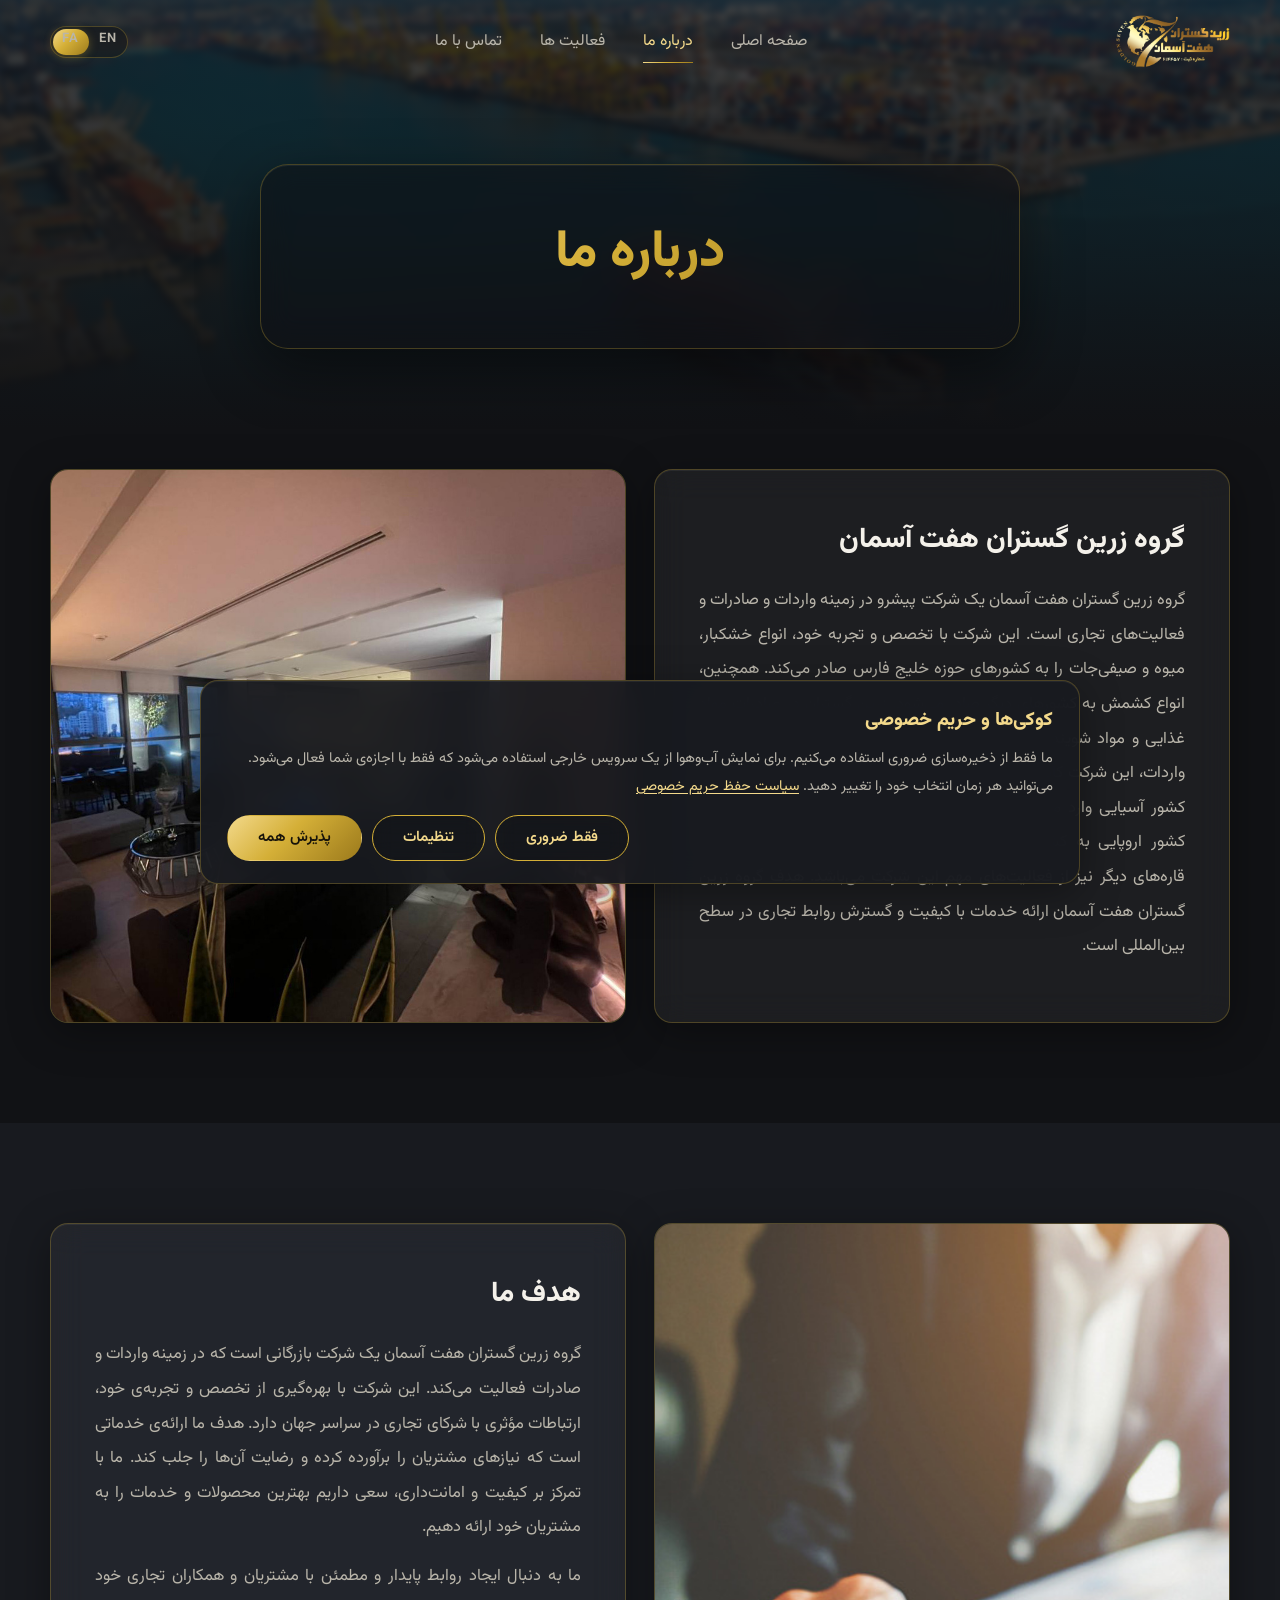
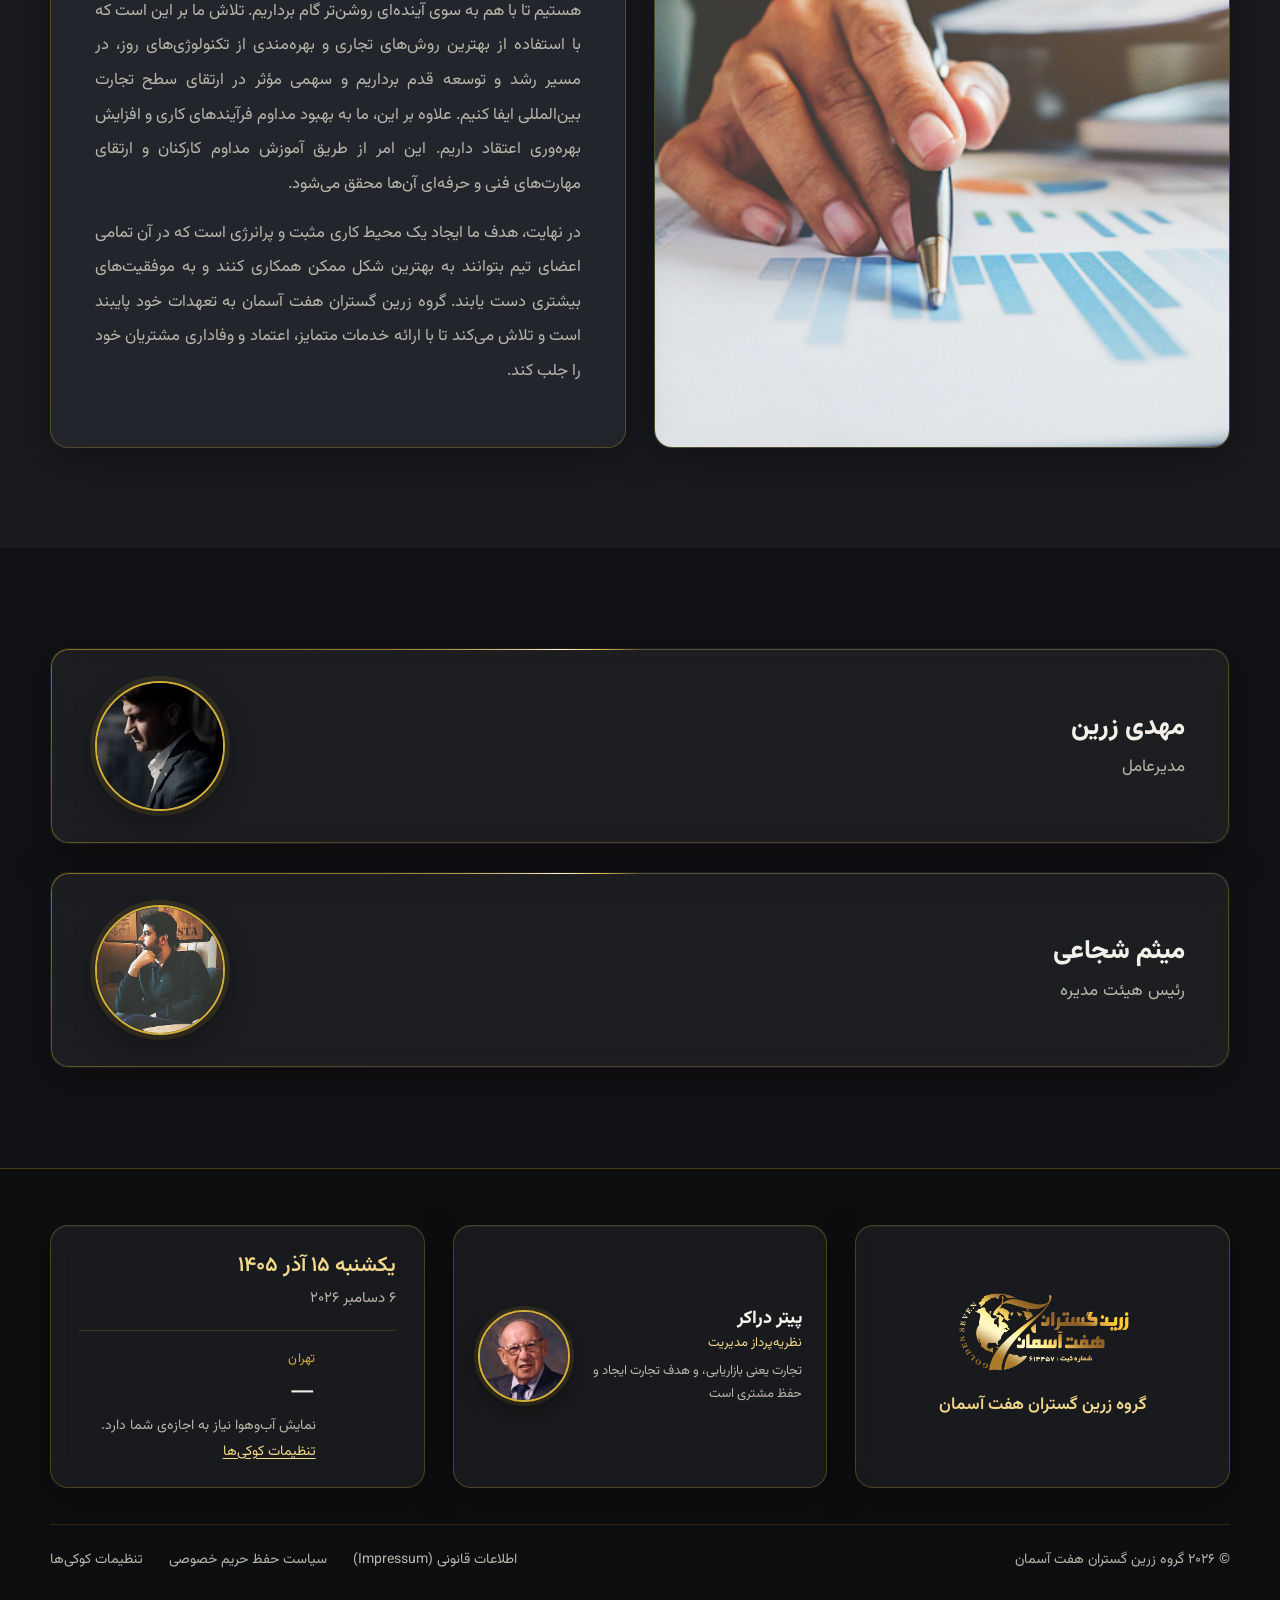
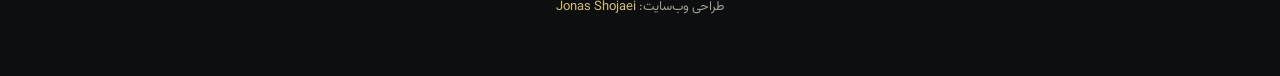
==== commit 15e8c5de: "Go-live: legal pages, cookie consent, contact form, footer, self-hosted fonts - Privacy policy and l" ====
--- a/about.html
+++ b/about.html
@@ -7,11 +7,11 @@
   <meta name="description" content="آشنایی با شرکت زرین گستران؛ فعال در صادرات و واردات و ارائه خدمات تجاری بین‌المللی.">
   <meta name="theme-color" content="#111215">
   <link rel="icon" href="images/Logo.png">
-  <link rel="preconnect" href="https://fonts.googleapis.com">
-  <link rel="preconnect" href="https://fonts.gstatic.com" crossorigin>
-  <link href="https://fonts.googleapis.com/css2?family=Vazirmatn:wght@300;400;600;800&display=swap" rel="stylesheet">
+  <link rel="preload" href="fonts/vazirmatn-arabic.woff2" as="font" type="font/woff2" crossorigin>
+  <link rel="stylesheet" href="fonts/fonts.css">
   <link rel="stylesheet" href="css/style.css">
   <link rel="preload" as="image" href="images/hero.jpg" fetchpriority="high">
+  <link rel="canonical" href="https://www.zarrin7.com/about.html">
 </head>
 <body>
 
@@ -93,14 +93,26 @@
       <img src="images/Logo.png" width="664" height="321" decoding="async" alt="زرین گستران هفت آسمان" data-i18n-alt="alt.logo">
       <p data-i18n="footer.name">گروه زرین گستران هفت آسمان</p>
     </div>
+    <div class="foot-mid glass" aria-label="Quotes" role="region"></div>
     <div class="foot-info glass" id="foot-info"></div>
   </div>
+  <div class="container legal-bar">
+    <span class="legal-copy" data-i18n="legal.copy">© ۲۰۲۶ گروه زرین گستران هفت آسمان</span>
+    <nav class="legal-links" aria-label="Legal">
+      <a href="imprint.html" data-i18n="legal.imprint">اطلاعات قانونی (Impressum)</a>
+      <a href="privacy.html" data-i18n="legal.privacy">سیاست حفظ حریم خصوصی</a>
+      <a href="#" data-cookie-settings data-i18n="legal.cookies">تنظیمات کوکی‌ها</a>
+    </nav>
+  </div>
+  <p class="container credit"><span data-i18n="credit.label">طراحی وب‌سایت:</span> <a href="https://bitbins.de/" target="_blank" rel="noopener" dir="ltr">Jonas Shojaei</a></p>
 </footer>
 
 <script src="js/config.js"></script>
 <script src="js/lang/en.js"></script>
 <script src="js/i18n.js"></script>
+<script src="js/consent.js"></script>
 <script src="js/main.js"></script>
 <script src="js/footer-info.js"></script>
+<script src="js/quotes.js"></script>
 </body>
 </html>
--- a/fonts/fonts.css
+++ b/fonts/fonts.css
@@ -0,0 +1,15 @@
+/* Self-hosted fonts (no connection to Google servers).
+   Vazirmatn (OFL) is a variable font: one file per script covers weights 300–800.
+   Oswald (OFL) is only used for the clock digits. */
+@font-face { font-family: "Vazirmatn"; font-style: normal; font-weight: 300 800; font-display: swap;
+  src: url("vazirmatn-arabic.woff2") format("woff2");
+  unicode-range: U+0600-06FF, U+0750-077F, U+0870-0891, U+0897-08E1, U+08E3-08FF, U+200C-200E, U+2010-2011, U+204F, U+2E41, U+FB50-FDFF, U+FE70-FE74, U+FE76-FEFC; }
+@font-face { font-family: "Vazirmatn"; font-style: normal; font-weight: 300 800; font-display: swap;
+  src: url("vazirmatn-latin-ext.woff2") format("woff2");
+  unicode-range: U+0100-02BA, U+02BD-02C5, U+02C7-02CC, U+02CE-02D7, U+02DD-02FF, U+0304, U+0308, U+0329, U+1D00-1DBF, U+1E00-1E9F, U+1EF2-1EFF, U+2020, U+20A0-20AB, U+20AD-20C4, U+2113, U+2C60-2C7F, U+A720-A7FF; }
+@font-face { font-family: "Vazirmatn"; font-style: normal; font-weight: 300 800; font-display: swap;
+  src: url("vazirmatn-latin.woff2") format("woff2");
+  unicode-range: U+0000-00FF, U+0131, U+0152-0153, U+02BB-02BC, U+02C6, U+02DA, U+02DC, U+0304, U+0308, U+0329, U+2000-206F, U+20AC, U+2122, U+2191, U+2193, U+2212, U+2215, U+FEFF, U+FFFD; }
+@font-face { font-family: "Oswald"; font-style: normal; font-weight: 300; font-display: swap;
+  src: url("oswald-latin-300.woff2") format("woff2");
+  unicode-range: U+0000-00FF, U+0131, U+0152-0153, U+02BB-02BC, U+02C6, U+02DA, U+02DC, U+2000-206F, U+20AC, U+2122; }
--- a/css/style.css
+++ b/css/style.css
@@ -677,6 +677,68 @@
 .foot-wx .wx-cond { font-size: 17px; color: var(--gold-light); }
 .foot-wx .wx-sub { margin-top: 2px; font-size: 14px; line-height: 1.8; color: var(--text-dim); }
 .foot-wx .wx-city { font-size: 13px; color: var(--gold); letter-spacing: 0.02em; }
+
+/* Footer quote slider */
+.foot-mid { position: relative; overflow: hidden; min-height: 210px; width: 100%; }
+.quote-slide {
+  position: absolute;
+  inset: 0;
+  margin: 0;
+  padding: 20px 24px;
+  display: flex;
+  align-items: center;
+  gap: 18px;
+  opacity: 0;
+  filter: blur(12px);
+  transform: scale(0.98);
+  visibility: hidden;
+  transition: opacity 1.2s var(--ease), filter 1.2s var(--ease), transform 1.2s var(--ease), visibility 0s 1.2s;
+}
+html[dir="rtl"] .quote-slide { flex-direction: row-reverse; }
+@media (max-width: 1099px) {
+  .foot-mid { min-height: 250px; }
+  .quote-slide { padding: 18px 20px; gap: 14px; }
+  .quote-photo { width: 76px; height: 76px; }
+  .quote-name { font-size: 17px; }
+}
+@media (max-width: 380px) { .foot-mid { min-height: 290px; } }
+.quote-slide.is-active {
+  opacity: 1;
+  filter: blur(0);
+  transform: none;
+  visibility: visible;
+  transition-delay: 0s;
+}
+.quote-photo {
+  flex: none;
+  width: 92px;
+  height: 92px;
+  border-radius: 50%;
+  object-fit: cover;
+  object-position: center 22%;
+  border: 2px solid var(--gold);
+  box-shadow: 0 0 0 4px rgba(212, 175, 55, 0.12), 0 8px 22px rgba(0, 0, 0, 0.4);
+}
+.quote-body { flex: 1; min-width: 0; }
+.quote-name { margin: 0; font-size: 18px; font-weight: 800; line-height: 1.5; color: var(--text); }
+.quote-role { font-size: 13px; line-height: 1.6; color: var(--gold-light); }
+.quote-text { margin: 6px 0 0; font-size: 13px; line-height: 1.8; color: var(--text-dim); }
+
+/* Desktop: three equal boxes – brand, (reserved) middle, date/weather */
+@media (min-width: 1100px) {
+  .footer-inner { display: grid; grid-template-columns: repeat(3, 1fr); align-items: stretch; gap: 28px; }
+  .foot-info { min-width: 0; }
+  .footer-brand, .foot-mid {
+    background: var(--glass);
+    border: 1px solid var(--line);
+    border-radius: var(--radius);
+    -webkit-backdrop-filter: blur(16px) saturate(140%);
+    backdrop-filter: blur(16px) saturate(140%);
+    box-shadow: 0 10px 40px rgba(0, 0, 0, 0.35), inset 0 1px 0 rgba(255, 255, 255, 0.06);
+  }
+  .footer-brand { display: flex; flex-direction: column; align-items: center; justify-content: center; padding: 22px 28px; }
+  .foot-mid { display: block; }
+}
 
 @media (max-width: 760px) {
   .footer-inner { flex-direction: column; gap: 32px; }
@@ -955,3 +1017,88 @@
 html[lang="en"] .page-hero h1 { line-height: 1.3; }
 html[lang="en"] .service h3,
 html[lang="en"] .about-text h2 { line-height: 1.4; }
+
+/* ---------- Footer legal links ---------- */
+.legal-bar {
+  display: flex;
+  flex-wrap: wrap;
+  align-items: center;
+  justify-content: space-between;
+  gap: 10px 28px;
+  margin-top: 36px;
+  padding-top: 22px;
+  border-top: 1px solid rgba(212, 175, 55, 0.18);
+  font-size: 14px;
+  color: var(--text-dim);
+}
+.legal-links { display: flex; flex-wrap: wrap; gap: 8px 26px; }
+.legal-links a { color: var(--text-dim); transition: color 0.3s; }
+.legal-links a:hover, .legal-links a:focus-visible { color: var(--gold-light); }
+.wx-enable { color: var(--gold-light); text-decoration: underline; text-underline-offset: 3px; }
+
+/* ---------- Legal pages ---------- */
+html[lang="en"] [data-lang="fa"], html[lang="fa"] [data-lang="en"] { display: none; }
+.legal { padding: 44px; max-width: 900px; margin-inline: auto; }
+.legal h2 { font-size: 21px; font-weight: 800; margin: 34px 0 10px; color: var(--gold-light); }
+.legal h2:first-child, .legal-date + h2 { margin-top: 0; }
+.legal p, .legal li, .legal address { color: var(--text-dim); font-size: 16px; line-height: 2; font-style: normal; margin: 0 0 12px; }
+.legal ul { margin: 0 0 12px; padding-inline-start: 24px; }
+.legal strong { color: var(--text); font-weight: 600; }
+.legal a { color: var(--gold-light); text-decoration: underline; text-underline-offset: 3px; }
+.legal-date { font-size: 14px !important; margin-bottom: 26px !important; }
+.legal-table-wrap { overflow-x: auto; margin: 6px 0 16px; }
+.legal-table { width: 100%; border-collapse: collapse; font-size: 14.5px; }
+.legal-table th, .legal-table td { padding: 10px 14px; border: 1px solid var(--line); text-align: start; vertical-align: top; color: var(--text-dim); line-height: 1.8; }
+.legal-table th { color: var(--gold-light); font-weight: 600; background: rgba(212, 175, 55, 0.06); }
+@media (max-width: 640px) { .legal { padding: 28px 22px; } }
+
+/* ---------- Contact form extras ---------- */
+.hp { position: absolute; inset-inline-start: -9999px; width: 1px; height: 1px; overflow: hidden; }
+.form-privacy { font-size: 13.5px; margin: -4px 0 0; }
+.form-privacy a { color: var(--gold-light); text-decoration: underline; text-underline-offset: 3px; }
+
+/* ---------- Cookie banner and settings ---------- */
+.cc-banner {
+  position: fixed;
+  inset-inline: 16px;
+  bottom: 16px;
+  z-index: 300;
+  max-width: 880px;
+  margin-inline: auto;
+  padding: 22px 26px;
+  background: rgba(24, 26, 31, 0.94);
+  animation: ccIn 0.5s var(--ease);
+}
+@keyframes ccIn { from { opacity: 0; transform: translateY(20px); } }
+.cc-title { font-size: 19px; font-weight: 800; margin: 0 0 6px; color: var(--gold-light); }
+.cc-text { font-size: 14.5px; line-height: 1.9; color: var(--text-dim); margin: 0 0 14px; }
+.cc-link { color: var(--gold-light); text-decoration: underline; text-underline-offset: 3px; }
+.cc-actions { display: flex; flex-wrap: wrap; gap: 10px; justify-content: flex-end; }
+.cc-actions .btn { white-space: nowrap; }
+.cc-lock { overflow: hidden; }
+.cc-overlay {
+  position: fixed;
+  inset: 0;
+  z-index: 310;
+  display: grid;
+  place-items: center;
+  padding: 16px;
+  background: rgba(8, 9, 11, 0.7);
+  -webkit-backdrop-filter: blur(4px);
+  backdrop-filter: blur(4px);
+}
+.cc-dialog { width: min(560px, 100%); max-height: 100%; overflow-y: auto; padding: 28px 30px; background: rgba(24, 26, 31, 0.97); }
+.cc-cat { padding: 14px 0; border-top: 1px solid rgba(212, 175, 55, 0.16); }
+.cc-cat-title { font-size: 16px; font-weight: 600; color: var(--text); }
+.cc-cat-text { font-size: 13.5px; line-height: 1.8; color: var(--text-dim); margin: 6px 0 0; }
+.cc-cat .switch input:disabled + .track { opacity: 0.55; }
+.cc-dialog .cc-actions { margin-top: 12px; padding-top: 18px; border-top: 1px solid rgba(212, 175, 55, 0.16); }
+@media (max-width: 640px) {
+  .cc-banner { padding: 18px; }
+  .cc-actions .btn { flex: 1 1 auto; }
+}
+
+/* ---------- Designer credit (very bottom of the footer) ---------- */
+.credit { margin: 22px auto 0; text-align: center; font-size: 13px; color: var(--text-dim); opacity: 0.85; }
+.credit a { color: var(--gold-light); transition: color 0.3s, text-shadow 0.3s; }
+.credit a:hover, .credit a:focus-visible { color: #fff6d5; text-shadow: 0 0 12px rgba(243, 217, 139, 0.5); }
